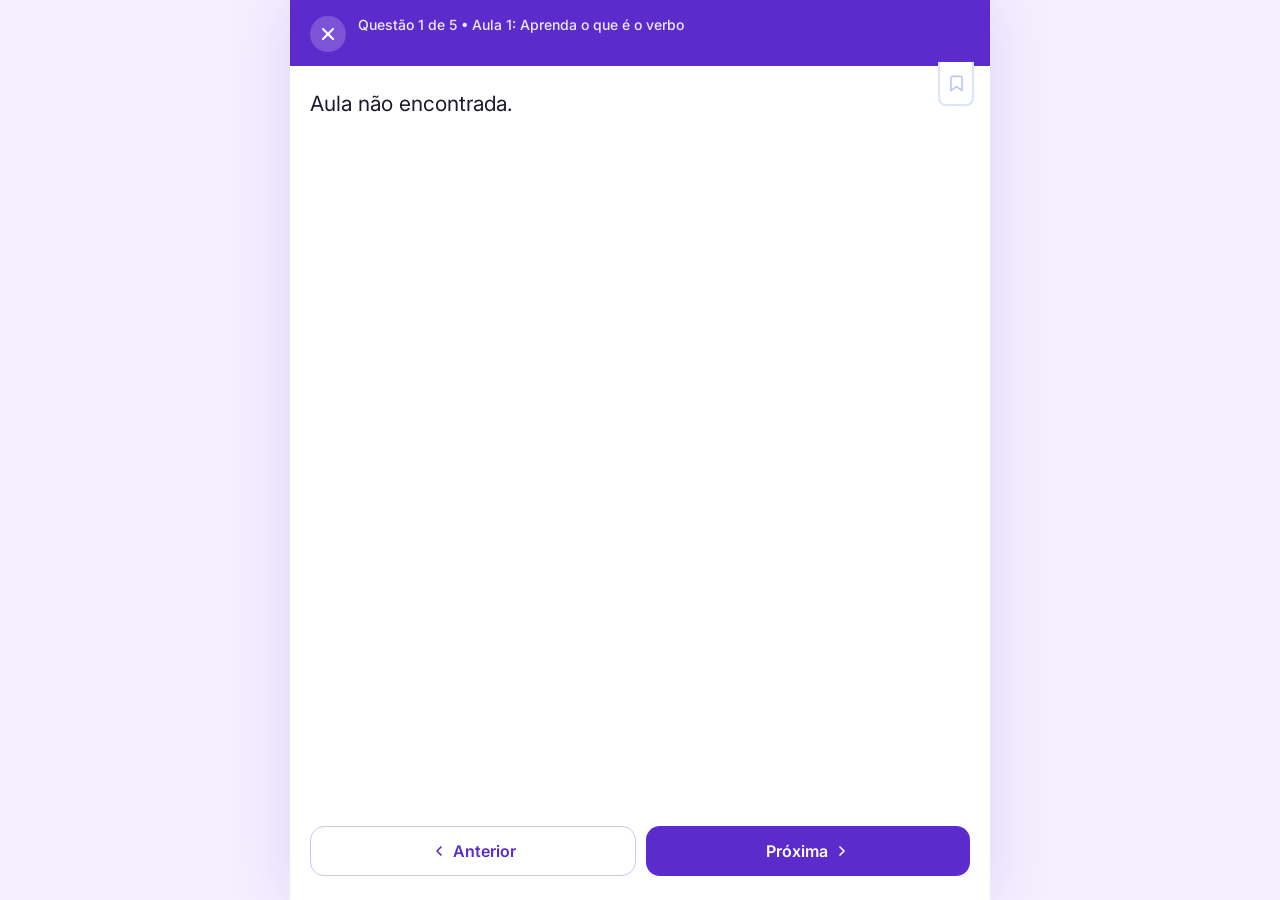
==== estudo.html @ 628c22bb "Atualização do projeto — 15/10/2026, 21:19:17" ====
<!DOCTYPE html>
<html lang="pt-BR">
<head>
<meta charset="UTF-8">
<meta name="viewport" content="width=device-width, initial-scale=1.0, viewport-fit=cover">
<title>Minhas Aulas</title>
<link href="https://fonts.googleapis.com/css2?family=Inter:wght@400;500;600;700&display=swap" rel="stylesheet">
<link rel="stylesheet" href="css/estudo.css">
<link rel="icon" href="data:image/svg+xml,%3Csvg%20xmlns%3D%22http%3A%2F%2Fwww.w3.org%2F2000%2Fsvg%22%20viewBox%3D%220%200%2024%2024%22%3E%3Crect%20width%3D%2224%22%20height%3D%2224%22%20rx%3D%226%22%20fill%3D%22%235B2BCB%22%2F%3E%3Cg%20fill%3D%22none%22%20stroke%3D%22%23fff%22%20stroke-width%3D%222.2%22%20stroke-linecap%3D%22round%22%20stroke-linejoin%3D%22round%22%3E%3Cpath%20d%3D%22M22%2010v6M2%2010l10-5%2010%205-10%205z%22%3E%3C%2Fpath%3E%3Cpath%20d%3D%22M6%2012v5c3%203%209%203%2012%200v-5%22%3E%3C%2Fpath%3E%3C%2Fg%3E%3C%2Fsvg%3E">
<link rel="apple-touch-icon" href="data:image/svg+xml,%3Csvg%20xmlns%3D%22http%3A%2F%2Fwww.w3.org%2F2000%2Fsvg%22%20viewBox%3D%220%200%2024%2024%22%3E%3Crect%20width%3D%2224%22%20height%3D%2224%22%20rx%3D%226%22%20fill%3D%22%235B2BCB%22%2F%3E%3Cg%20fill%3D%22none%22%20stroke%3D%22%23fff%22%20stroke-width%3D%222.2%22%20stroke-linecap%3D%22round%22%20stroke-linejoin%3D%22round%22%3E%3Cpath%20d%3D%22M22%2010v6M2%2010l10-5%2010%205-10%205z%22%3E%3C%2Fpath%3E%3Cpath%20d%3D%22M6%2012v5c3%203%209%203%2012%200v-5%22%3E%3C%2Fpath%3E%3C%2Fg%3E%3C%2Fsvg%3E">
<link rel="manifest" href="manifest.json">
<meta name="theme-color" content="#5B2BCB">
</head>
<body>

<div class="app-wrapper">

  <!-- HEADER -->
  <header class="estudo-header">
    <button class="btn-fechar" id="btnFechar" title="Sair">
      <svg viewBox="0 0 24 24" fill="none" stroke="currentColor" stroke-width="2.5" stroke-linecap="round" stroke-linejoin="round" width="20" height="20">
        <line x1="18" y1="6" x2="6" y2="18"></line>
        <line x1="6" y1="6" x2="18" y2="18"></line>
      </svg>
    </button>
    <div class="header-info">
      <span class="questao-info" id="questaoInfo">Questão 1 de 5 • Aula 1: Aprenda o que é o verbo</span>
      <div class="progress-segmentos" id="progressSegmentos"></div>
    </div>
    <button type="button" class="btn-marcar-cartao" id="btnMarcarCartao" title="Marcar para revisão">
      <svg viewBox="0 0 24 24" fill="none" stroke="currentColor" stroke-width="2" stroke-linecap="round" stroke-linejoin="round">
        <path d="M19 21l-7-5-7 5V5a2 2 0 0 1 2-2h10a2 2 0 0 1 2 2z"></path>
      </svg>
    </button>
  </header>

  <!-- QUESTÃO -->
  <div class="questao-wrap">
    <main class="questao-area" id="questaoArea">
      <h2 class="questao-titulo" id="questaoTitulo"></h2>
      <p class="questao-subtitulo" id="questaoSubtitulo"></p>
      <div class="opcoes" id="opcoes"></div>
    </main>
    <div class="scroll-fade" id="scrollFade"></div>
  </div>

  <!-- FEEDBACK -->
  <div class="feedback-bar" id="feedbackBar">
    <div class="feedback-icon" id="feedbackIcon"></div>
    <div class="feedback-texto" id="feedbackTexto"></div>
  </div>

  <!-- FOOTER -->
  <footer class="estudo-footer">
    <button class="btn-anterior" id="btnAnterior">
      <svg viewBox="0 0 24 24" fill="none" stroke="currentColor" stroke-width="2.5" stroke-linecap="round" stroke-linejoin="round" width="16" height="16"><polyline points="15 18 9 12 15 6"></polyline></svg>
      Anterior
    </button>
    <button class="btn-proxima" id="btnProxima">
      Próxima
      <svg viewBox="0 0 24 24" fill="none" stroke="currentColor" stroke-width="2.5" stroke-linecap="round" stroke-linejoin="round" width="16" height="16"><polyline points="9 18 15 12 9 6"></polyline></svg>
    </button>
  </footer>

</div>

<!-- MODAL LIÇÃO -->
<div class="licao-overlay" id="licaoOverlay">
  <div class="licao-card">
    <div class="licao-header">
      <h3 id="licaoHeader">📖 Lição</h3>
      <button class="licao-fechar" id="licaoFechar">✕</button>
    </div>
    <div class="licao-corpo" id="licaoCorpo"></div>
    <button class="licao-btn-fechar" id="licaoBtnFechar">Entendido</button>
  </div>
</div>

<!-- MODAL RESULTADO -->
<div class="resultado-overlay" id="resultadoOverlay">
  <div class="resultado-card">
    <div class="resultado-emoji" id="resultadoEmoji">🎉</div>
    <h2 class="resultado-titulo" id="resultadoTitulo">Aula concluída!</h2>
    <p class="resultado-desc" id="resultadoDesc"></p>
    <div class="resultado-estrelas" id="resultadoEstrelas"></div>
    <button class="resultado-btn-continuar" id="resultadoBtnContinuar">Voltar ao início</button>
  </div>
</div>

<script src="js/progresso.mjs"></script>
<script src="js/data/modulos.mjs"></script>
<script src="js/estudo.mjs"></script>
<script>
  if ('serviceWorker' in navigator && (location.protocol === 'https:' || location.hostname === 'localhost')) {
    window.addEventListener('load', () => navigator.serviceWorker.register('sw.js').catch(() => {}));
  }
</script>
</body>
</html>
---- css/estudo.css ----
/* Cor de marca em variáveis — o export injeta um :root{} novo no final do
   arquivo com a cor escolhida no Construtor de Aulas (ver js/export.js). */
:root {
  --cor-primaria: #5B2BCB;
  --cor-primaria-rgb: 91,43,203;
  --cor-primaria-escura: #4a22a8;
  --cor-gradiente-1: #8E5CF5;
  --cor-gradiente-2: #6D2EE8;
  --cor-clara: #f0eaff;
  --cor-borda-clara: #e9dffb;
  --cor-borda-media: #d4c4f0;
  --cor-hover-fundo: #faf7ff;
}

* {
  margin: 0;
  padding: 0;
  box-sizing: border-box;
  font-family: 'Inter', sans-serif;
}

body {
  background: #fff;
  min-height: 100vh;
}

.app-wrapper {
  max-width: 700px;
  width: 100%;
  margin: 0 auto;
  background: #ffffff;
  height: 100vh;   /* fallback para navegadores antigos */
  height: 100dvh;  /* viewport dinâmico */
  height: 100svh;  /* viewport "pequeno" garantido — evita que a barra de
                       gestos do sistema (comum no PWA instalado) corte o
                       rodapé com os botões Anterior/Próxima */
  display: flex;
  flex-direction: column;
  box-shadow: 0 0 60px rgba(91, 43, 203, 0.15);
  overflow: hidden;
}

/* HEADER */
.estudo-header {
  background: var(--cor-primaria);
  padding: 16px 20px 14px;
  display: flex;
  align-items: flex-start;
  gap: 12px;
  position: relative;
}

.btn-fechar {
  background: rgba(255,255,255,0.2);
  border: none;
  border-radius: 50%;
  width: 36px;
  height: 36px;
  display: flex;
  align-items: center;
  justify-content: center;
  cursor: pointer;
  color: white;
  flex-shrink: 0;
  transition: background 0.2s;
}
.btn-fechar:hover { background: rgba(255,255,255,0.3); }

.header-info {
  flex: 1;
  display: flex;
  flex-direction: column;
  gap: 8px;
}

.questao-info {
  color: rgba(255,255,255,0.9);
  font-size: 14px;
  font-weight: 500;
}

.progress-segmentos {
  display: flex;
  gap: 4px;
}

.seg {
  flex: 1;
  height: 5px;
  border-radius: 3px;
  background: rgba(255,255,255,0.3);
  transition: background 0.4s ease;
}

.seg.respondida { background: #fff; }
.seg.atual      { background: rgba(255,255,255,0.7); }

/* TAGS */
.tags-row {
  display: flex;
  gap: 8px;
  padding: 14px 20px 0;
}

.tag {
  display: inline-flex;
  align-items: center;
  gap: 5px;
  padding: 6px 12px;
  border-radius: 20px;
  font-size: 13px;
  font-weight: 600;
  cursor: pointer;
}

.tag-dificuldade {
  background: var(--cor-clara);
  color: var(--cor-primaria);
}

.tag-consultar {
  background: var(--cor-clara);
  color: var(--cor-primaria);
  transition: background 0.2s;
}
.tag-consultar:hover { background: var(--cor-borda-media); }

/* QUESTÃO */
.questao-wrap {
  position: relative;
  flex: 1;
  min-height: 0;
}

.questao-area {
  height: 100%;
  overflow-y: auto;
  padding: 24px 20px 12px;
}

.scroll-fade {
  position: absolute;
  bottom: 0;
  left: 0;
  right: 0;
  height: 64px;
  background: linear-gradient(to bottom, transparent, #ffffff);
  pointer-events: none;
  opacity: 1;
  transition: opacity 0.3s;
}

.scroll-fade.oculto {
  opacity: 0;
}

.questao-titulo {
  font-size: 21px;
  font-weight: 400;
  color: #1a1a2e;
  margin-bottom: 6px;
  line-height: 1.3;
}

.questao-subtitulo {
  font-size: 15px;
  color: #6b7280;
  margin-bottom: 24px;
}

/* TELA DE CHECAGEM — pergunta curta em negrito antes do título grande */
.checagem-pergunta {
  font-weight: 700;
  margin-bottom: 6px;
}

.checagem-titulo {
  margin-bottom: 24px;
}

/* Perguntas de "o verbo em destaque indica" — instrução menor,
   frase analisada maior (é o que realmente importa ler com atenção). */
.checagem-instrucao {
  font-size: 16px;
}

.checagem-frase {
  font-size: 19px;
  font-weight: 400;
  color: #1a1a2e;
}

.checagem-frase strong {
  font-weight: 700;
  color: #4A80F0;
}

/* TELA DE INTRODUÇÃO (Antes de começar) */
.intro-card { position: relative; }
.intro-label {
  display: block;
  font-size: 12px;
  font-weight: 700;
  text-transform: uppercase;
  letter-spacing: 0.08em;
  color: #4A80F0;
  margin-bottom: 8px;
}

.intro-titulo {
  font-size: 32px;
  font-weight: 400;
  color: #1a1a2e;
  line-height: 1.25;
  margin-bottom: 14px;
}

.intro-desc {
  font-size: 16px;
  color: #4b5563;
  line-height: 1.6;
  margin-bottom: 28px;
  text-align: justify;
}

.intro-info {
  background: #f5f8ff;
  border: 1.5px solid #d9e6fc;
  border-radius: 18px;
  padding: 22px 20px;
}

.intro-info-item {
  display: flex;
  align-items: flex-start;
  gap: 16px;
}

.intro-info-item + .intro-info-item {
  margin-top: 20px;
  padding-top: 20px;
  border-top: 1px solid #d9e6fc;
}

.intro-info-icone-wrap {
  width: 52px;
  height: 52px;
  border-radius: 50%;
  background: #eef2ff;
  display: flex;
  align-items: center;
  justify-content: center;
  flex-shrink: 0;
}

.intro-info-texto h3 {
  font-size: 16px;
  font-weight: 700;
  color: #4A80F0;
  margin-bottom: 6px;
}

.intro-info-texto p {
  font-size: 16px;
  color: #374151;
  line-height: 1.6;
  text-align: justify;
}

/* TELA DE DEFINIÇÃO */
.definicao-card {
  display: flex;
  flex-direction: column;
  align-items: center;
  gap: 24px;
  padding: 32px 20px;
  text-align: center;
  position: relative;
}

/* ETIQUETA "MARCAR PARA REVISÃO" — botão único e fixo no cabeçalho (não é
   mais recriado a cada tela, ver ligarBotaoMarcar/atualizarBotaoMarcar em
   estudo.mjs), preso no rodapé do próprio .estudo-header (position:absolute
   nele, que tem position:relative) — assim ele acompanha a altura real do
   cabeçalho (que varia com o tamanho do título da aula), em vez de um valor
   fixo em pixels que ficava errado quando o título quebrava em 2 linhas. */
.btn-marcar-cartao {
  position: absolute;
  bottom: -40px;
  right: 16px;
  width: 36px;
  height: 44px;
  padding: 0;
  background: #ffffff;
  border: 2px solid #dbe4fb;
  border-top: none;
  border-radius: 0 0 8px 8px;
  display: flex;
  align-items: center;
  justify-content: center;
  cursor: pointer;
  color: #b9c6f0;
  z-index: 15;
  transition: color 0.2s, transform 0.15s;
}

.btn-marcar-cartao:hover {
  color: #4A80F0;
  transform: translateY(1px);
}

.btn-marcar-cartao svg {
  width: 19px;
  height: 19px;
}

.btn-marcar-cartao.marcada {
  color: #4A80F0;
}

.btn-marcar-cartao.marcada svg {
  fill: #4A80F0;
}

.definicao-icone-wrap {
  width: 88px;
  height: 88px;
  background: #eef2ff;
  border-radius: 50%;
  display: flex;
  align-items: center;
  justify-content: center;
}

.definicao-texto {
  font-size: 16px;
  font-weight: 600;
  color: #1a1a2e;
  line-height: 1.6;
  max-width: 300px;
}

.destaque {
  color: #4A80F0;
  font-weight: 700;
}

/* TELA DE CONTEXTO */
.contexto-card {
  display: flex;
  flex-direction: column;
  gap: 20px;
  padding: 8px 4px;
  position: relative;
}

.contexto-icone-wrap {
  width: 80px;
  height: 80px;
  background: #eef2ff;
  border-radius: 50%;
  display: flex;
  align-items: center;
  justify-content: center;
  align-self: center;
}

.contexto-texto {
  font-size: 16px;
  font-weight: 500;
  color: #1a1a2e;
  line-height: 1.65;
  text-align: justify;
}

.contexto-texto strong { font-weight: 700; }

.contexto-nota {
  display: flex;
  align-items: flex-start;
  gap: 10px;
  background: #f1f5f9;
  border-radius: 12px;
  padding: 14px 16px;
}

.contexto-nota svg { flex-shrink: 0; margin-top: 1px; }

.contexto-nota span {
  font-size: 15px;
  color: #475569;
  line-height: 1.5;
  text-align: justify;
}

/* TELA DE EXEMPLO */
.exemplo-card {
  display: flex;
  flex-direction: column;
  gap: 20px;
  padding: 8px 4px;
  position: relative;
}

/* Filho de um flex column sem min-width:0 não deixa o overflow-x:auto (ver
   .frase-anotada-wrap) funcionar — o item cresce pra caber a frase inteira
   em vez de encolher e deixar rolar, empurrando a caixa pra fora da tela no
   celular. Aplica em .exemplo-card (telas de exemplo) e .opcoes (telas de
   checagem), pra cobrir qualquer frase, em qualquer tela, sem precisar
   lembrar disso de novo a cada caixa nova. */
.exemplo-card > *,
.opcoes > * {
  min-width: 0;
}

.exemplo-icone-wrap {
  width: 88px;
  height: 88px;
  background: #eef2ff;
  border-radius: 50%;
  display: flex;
  align-items: center;
  justify-content: center;
  align-self: center;
}

.exemplo-texto {
  font-size: 16px;
  color: #1a1a2e;
  line-height: 1.65;
  text-align: justify;
}

.exemplo-conclusao {
  font-size: 16px;
  color: #1a1a2e;
  line-height: 1.5;
  text-align: justify;
}

.exemplo-obs-box {
  display: flex;
  align-items: center;
  gap: 10px;
  background: #eef2ff;
  border-radius: 12px;
  padding: 12px 14px;
}

.exemplo-obs-icone {
  flex-shrink: 0;
  display: flex;
}

.exemplo-obs-texto {
  font-size: 14.5px;
  color: #1a1a2e;
  line-height: 1.4;
  text-align: left;
}

.exemplo-pontos {
  display: flex;
  flex-direction: column;
  gap: 14px;
}

.exemplo-ponto {
  display: flex;
  align-items: center;
  gap: 14px;
}

.exemplo-ponto-icone {
  width: 46px;
  height: 46px;
  border-radius: 50%;
  background: #eef2ff;
  display: flex;
  align-items: center;
  justify-content: center;
  flex-shrink: 0;
}

.exemplo-ponto-texto {
  font-size: 16px;
  color: #1a1a2e;
  line-height: 1.5;
  text-align: left;
}

.card-imagem {
  border-radius: 18px;
  overflow: hidden;
  border: 1px solid #ececf5;
  background: #fbfaff;
}

.card-imagem-img {
  display: block;
  width: 100%;
  max-height: 280px;
  object-fit: cover;
}

.card-imagem-corpo {
  padding: 14px 16px;
}

.card-imagem-titulo {
  font-size: 17px;
  color: #1a1a2e;
  line-height: 1.4;
  text-align: left;
}

.card-imagem-subtitulo {
  font-size: 14px;
  color: #64748b;
  line-height: 1.4;
  text-align: left;
  margin-top: 2px;
}

.card-imagem-texto {
  font-size: 15px;
  color: #1a1a2e;
  line-height: 1.55;
  text-align: left;
  margin-top: 8px;
}

.card-imagem-titulo:first-child,
.card-imagem-subtitulo:first-child,
.card-imagem-texto:first-child {
  margin-top: 0;
}

.card-audio {
  border-radius: 18px;
  overflow: hidden;
  border: 1px solid #ececf5;
  background: #fbfaff;
  padding: 14px 16px;
  display: flex;
  flex-direction: column;
  gap: 10px;
}

.card-audio-player {
  display: block;
  width: 100%;
}

.card-audio-titulo {
  font-size: 17px;
  color: #1a1a2e;
  line-height: 1.4;
  text-align: left;
}

.card-audio-subtitulo {
  font-size: 14px;
  color: #64748b;
  line-height: 1.4;
  text-align: left;
  margin-top: 2px;
}

.card-audio-texto {
  font-size: 15px;
  color: #1a1a2e;
  line-height: 1.55;
  text-align: left;
}

.gravacao-aluno-wrap {
  display: flex;
  flex-direction: column;
  gap: 8px;
}

.gravacao-aluno-controles {
  display: flex;
  align-items: center;
  gap: 10px;
  flex-wrap: wrap;
}

.btn-gravar-audio-aluno {
  display: flex;
  align-items: center;
  gap: 6px;
  padding: 10px 16px;
  background: var(--cor-primaria);
  border: none;
  border-radius: 12px;
  color: white;
  font-weight: 600;
  font-size: 14px;
  cursor: pointer;
  transition: background 0.2s;
}
.btn-gravar-audio-aluno:hover { background: var(--cor-primaria-escura); }
.btn-gravar-audio-aluno.gravando { background: #dc2626; }
.btn-gravar-audio-aluno.gravando:hover { background: #b91c1c; }

.gravacao-aluno-status {
  font-size: 13px;
  color: #dc2626;
  font-weight: 600;
}

.gravacao-aluno-preview audio {
  display: block;
  width: 100%;
}

.flashcard-wrap {
  display: flex;
  flex-direction: column;
  align-items: center;
  gap: 10px;
  margin-top: 6px;
}

.flashcard {
  width: 100%;
  max-width: 380px;
  min-height: 180px;
  perspective: 1200px;
  cursor: pointer;
}

.flashcard-inner {
  position: relative;
  width: 100%;
  height: 100%;
  min-height: 180px;
  transition: transform .5s cubic-bezier(.4, .2, .2, 1);
  transform-style: preserve-3d;
}

.flashcard.virado .flashcard-inner {
  transform: rotateY(180deg);
}

.flashcard-face {
  position: absolute;
  inset: 0;
  backface-visibility: hidden;
  border-radius: 18px;
  border: 1px solid #ececf5;
  background: #fbfaff;
  display: flex;
  align-items: center;
  justify-content: center;
  padding: 20px;
}

.flashcard-verso {
  transform: rotateY(180deg);
  background: #eef2ff;
}

.flashcard-texto {
  font-size: 16px;
  color: #1a1a2e;
  line-height: 1.5;
  text-align: center;
}

.flashcard-dica {
  font-size: 12.5px;
  color: #9ca3af;
  text-align: center;
}

/* TELA DE "PASSO" (numerado) — Como encontrar o sujeito, etc. */
.passo-linha {
  display: flex;
  align-items: center;
  gap: 14px;
}

.passo-numero {
  width: 40px;
  height: 40px;
  border-radius: 50%;
  background: #eef2ff;
  color: #4A80F0;
  font-weight: 700;
  font-size: 16px;
  display: flex;
  align-items: center;
  justify-content: center;
  flex-shrink: 0;
}

.passo-instrucao {
  font-size: 16px;
  color: #1a1a2e;
  line-height: 1.5;
  text-align: left;
}

.passo-caixa {
  background: #f5f7ff;
  border-radius: 16px;
  padding: 16px;
}

.point-label-titulo {
  font-size: 16px;
  color: #1a1a2e;
  margin: 14px 0 4px;
}

.point-label-subtitulo {
  font-size: 13px;
  color: #6E6A7A;
  margin: 0 0 10px;
}

.destaque-azul {
  color: #3B82F6;
}

/* Trecho de um texto da tela sincronizado com o áudio (ver montarSincroniaAudio em
   js/conteudo.js) — fica destacado só enquanto o áudio passa pelo intervalo de tempo
   marcado, ver trocarAudioDaTela em vendor/estudo/js/estudo.mjs. */
.tela-sincronia-frase { transition: background-color .2s ease, color .2s ease; border-radius: 4px; }
.tela-sincronia-frase.ativa { background: var(--cor-clara); color: var(--cor-primaria); font-weight: 700; box-shadow: 0 0 0 4px var(--cor-clara); }

.passo-caixa-cabecalho {
  display: flex;
  align-items: center;
  gap: 12px;
}

.passo-caixa-icone {
  width: 40px;
  height: 40px;
  border-radius: 50%;
  background: #e6ebff;
  display: flex;
  align-items: center;
  justify-content: center;
  flex-shrink: 0;
}

.passo-caixa-inline {
  font-size: 15px;
  color: #1a1a2e;
  line-height: 1.5;
  text-align: left;
}

.passo-caixa-corpo {
  display: flex;
  flex-direction: column;
  gap: 2px;
}

.passo-caixa-titulo {
  font-size: 14px;
  font-weight: 700;
  color: #1a1a2e;
}

.passo-caixa-texto {
  font-size: 15px;
  color: #1a1a2e;
  line-height: 1.4;
}

/* Citação de exemplo em itálico (ex: "→ João comprou um livro.") — um
   pouco menor que o texto normal da caixa, que fica largo/pesado nesse uso. */
.passo-caixa-texto em {
  font-size: 13px;
}

.passo-caixa-divisor {
  height: 1px;
  background: #dde3f5;
  margin: 12px 0;
}

.passo-caixa-perguntas {
  display: flex;
  flex-direction: column;
  gap: 8px;
}

/* Checklist de perguntas sim/não dentro de um passo de exemplo (ex: "o
   verbo destacado é haver? é fazer? é fenômeno da natureza?"). */
.simnao-wrap {
  display: flex;
  flex-direction: column;
  gap: 14px;
}

.simnao-item {
  display: flex;
  align-items: center;
  justify-content: space-between;
  gap: 10px;
}

.simnao-texto {
  font-size: 14px;
  color: #1a1a2e;
  line-height: 1.4;
  flex: 1;
}

.simnao-botoes {
  display: flex;
  gap: 6px;
  flex-shrink: 0;
}

.simnao-btn {
  padding: 6px 14px;
  border: 2px solid var(--cor-borda-clara);
  border-radius: 10px;
  background: #ffffff;
  font-size: 13px;
  font-weight: 700;
  color: #1a1a2e;
  cursor: pointer;
  transition: border-color 0.15s, background 0.15s, color 0.15s;
}

.simnao-btn:hover:not(:disabled):not(.correta) {
  border-color: var(--cor-primaria);
  background: var(--cor-hover-fundo);
  color: var(--cor-primaria);
}

.simnao-btn.correta {
  border-color: #16a34a;
  background: #f0fdf4;
  color: #16a34a;
}

.simnao-btn.errada {
  border-color: #dc2626;
  background: #fef2f2;
  color: #dc2626;
}

.simnao-btn:disabled:not(.correta) {
  opacity: 0.55;
  cursor: default;
}

.passo-caixa-seta {
  font-size: 15px;
  color: #1a1a2e;
  line-height: 1.4;
  text-align: left;
}

/* Linha de exemplo dentro das perguntas, sem a seta "→" — só indentada
   pra se alinhar com o texto das linhas com seta acima/abaixo dela. */
.passo-caixa-nota-indent {
  font-size: 15px;
  color: #1a1a2e;
  line-height: 1.4;
  text-align: left;
  padding-left: 20px;
}

.passo-nota {
  font-size: 16px;
  color: #1a1a2e;
  line-height: 1.5;
  text-align: left;
  margin: 6px 0 0 54px;
}

.passo-caixa-resposta {
  font-size: 15px;
  color: #1a1a2e;
  text-align: left;
}

.passo-caixa-resposta strong {
  color: #4A80F0;
}

/* TELA DE INFINITIVO */
.infinitivo-card {
  display: flex;
  flex-direction: column;
  align-items: center;
  gap: 18px;
  text-align: center;
}

.infinitivo-icone-wrap {
  width: 90px;
  height: 90px;
  border-radius: 50%;
  background: #eff6ff;
  display: flex;
  align-items: center;
  justify-content: center;
  flex-shrink: 0;
}

.infinitivo-icone-simbolo {
  font-size: 44px;
  font-weight: 700;
  color: #2563eb;
  line-height: 1;
  font-family: Arial, sans-serif;
}

.infinitivo-descricao {
  font-size: 19px;
  font-weight: 700;
  color: #1a1a2e;
  line-height: 1.5;
  text-align: justify;
}

.infinitivo-nota {
  font-size: 16px;
  color: #374151;
  line-height: 1.5;
  text-align: justify;
}

.infinitivo-conj-titulo {
  font-size: 17px;
  font-weight: 700;
  color: #1a1a2e;
  text-align: center;
  margin-top: 4px;
}

.infinitivo-conjs {
  display: flex;
  flex-direction: column;
  gap: 10px;
  width: 100%;
}

.infinitivo-conj-card {
  display: flex;
  flex-direction: column;
  align-items: center;
  gap: 4px;
  background: #ffffff;
  border: 1.5px solid #e2e8f0;
  border-radius: 14px;
  padding: 14px 16px;
}

.infinitivo-conj-sufixo {
  font-size: 27px;
  font-weight: 700;
  color: #2563eb;
}

.infinitivo-conj-label {
  font-size: 14px;
  color: #64748b;
}

.infinitivo-extra {
  font-size: 16px;
  font-weight: 600;
  color: #1a1a2e;
  line-height: 1.6;
  text-align: justify;
  background: #eff6ff;
  border-left: 3px solid #2563eb;
  border-radius: 10px;
  padding: 12px 14px;
}

/* TELA DE RESUMO */
.resumo-card {
  display: flex;
  flex-direction: column;
  gap: 10px;
  position: relative;
}

.resumo-titulo {
  font-size: 18px;
  color: #1a1a2e;
  margin-bottom: 4px;
}

.resumo-item {
  display: flex;
  align-items: center;
  gap: 14px;
  background: #fafafa;
  border: 1px solid var(--cor-clara);
  border-radius: 14px;
  padding: 12px 14px;
}

.resumo-icone {
  width: 46px;
  height: 46px;
  border-radius: 50%;
  display: flex;
  align-items: center;
  justify-content: center;
  flex-shrink: 0;
}

.resumo-item-info {
  display: flex;
  flex-direction: column;
  gap: 2px;
}

.resumo-item-titulo {
  font-size: 16px;
}

.resumo-item-exemplos {
  font-size: 14px;
  color: #64748b;
}

/* TELA DE LISTA — mesmo cartão do resumo, mas cada item é uma linha só (ícone +
   texto, sem título/exemplos separados) e uma descrição livre depois da lista. */
.lista-item-texto {
  font-size: 16px;
  color: #1a1a2e;
}

.lista-descricao {
  font-size: 16px;
  color: #4b5563;
  line-height: 1.6;
  text-align: justify;
}

.lista-icone-topo {
  width: 72px;
  height: 72px;
  border-radius: 50%;
  display: flex;
  align-items: center;
  justify-content: center;
  margin: 0 auto;
}

/* TELA DE TIMELINE — linha do tempo com pontos clicáveis; a linha em si é um
   pseudo-elemento atrás dos pontos (mesmo truque do path-line do Início). */
.tl-trilha {
  display: flex; justify-content: center; gap: 6px; position: relative; padding: 18px 4px 8px;
  overflow-x: auto; -webkit-overflow-scrolling: touch;
}
.tl-trilha::before {
  content: ''; position: absolute; top: 44px; left: 8px; right: 8px; height: 2px;
  background: var(--cor-borda-clara);
}
.tl-ponto {
  display: flex; flex-direction: column; align-items: center; gap: 5px; position: relative;
  flex-shrink: 0; width: 76px; background: none; border: none; cursor: pointer;
  font-family: inherit; padding: 0 2px;
}
/* Largura fixa por ponto (acima) garante distância constante entre eles, não
   importa quantos existam nem o tamanho do texto — sem precisar recalcular
   nada em JS. O "ano" nunca quebra linha (só trunca) pra não empurrar o ponto
   pra baixo e desalinhar da linha; o "rótulo" fica abaixo do ponto, então
   pode quebrar em várias linhas à vontade sem afetar esse alinhamento. */
.tl-ano {
  font-size: 12px; font-weight: 700; color: #9ca3af;
  max-width: 100%; overflow: hidden; text-overflow: ellipsis; white-space: nowrap;
  transition: color .15s;
}
.tl-ponto.ativo .tl-ano { color: var(--tl-cor, var(--cor-primaria)); }
.tl-dot {
  width: 14px; height: 14px; border-radius: 50%; background: #fff;
  border: 3px solid var(--tl-cor, var(--cor-borda-media)); opacity: .45;
  z-index: 1; transition: all .15s; flex-shrink: 0;
}
.tl-ponto.ativo .tl-dot { background: var(--tl-cor, var(--cor-primaria)); opacity: 1; width: 18px; height: 18px; }
.tl-rotulo { font-size: 11px; color: #6b7280; text-align: center; line-height: 1.3; max-width: 100%; overflow-wrap: break-word; word-break: break-word; }
.tl-ponto.ativo .tl-rotulo { color: #1a1a2e; font-weight: 700; }

.tl-detalhe { background: #f5f8ff; border: 1.5px solid #d9e6fc; border-radius: 16px; padding: 20px; margin-top: 6px; }
.tl-detalhe-icone {
  width: 44px; height: 44px; border-radius: 50%; background: var(--tl-cor, var(--cor-primaria));
  display: flex; align-items: center; justify-content: center; margin-bottom: 12px;
}
.tl-detalhe-titulo { font-size: 17px; font-weight: 700; color: #1a1a2e; }
.tl-detalhe-ano { font-size: 13px; color: #6b7280; margin-top: 2px; }
.tl-detalhe-desc { font-size: 15px; color: #374151; margin-top: 12px; line-height: 1.6; text-align: justify; }
.tl-carac { margin-top: 14px; padding-top: 14px; border-top: 1px solid #d9e6fc; }
.tl-carac-titulo { font-size: 12px; font-weight: 800; text-transform: uppercase; letter-spacing: .04em; color: var(--tl-cor, #7c5cd6); margin-bottom: 10px; }
.tl-carac-item { display: flex; align-items: flex-start; gap: 8px; font-size: 14px; color: #374151; margin-top: 8px; }
.tl-carac-check {
  width: 18px; height: 18px; border-radius: 50%; background: #16A34A;
  display: flex; align-items: center; justify-content: center; flex-shrink: 0; margin-top: 1px;
}

/* ÁUDIO DA TELA — narração opcional disponível em qualquer tipo de tela (ver
   montarAudioTelaHtml/trocarAudioDaTela em estudo.mjs). Toca sozinha assim que a tela é
   mostrada (autoplay é permitido porque a troca de tela sempre parte de um clique da
   aluna) — exceto nas telas de Matemática, onde começa junto com "Iniciar animação". */
.tela-audio-bar {
  display: flex; align-items: center; gap: 12px; background: var(--cor-clara); border-radius: 999px;
  padding: 8px 16px 8px 8px; margin-bottom: 16px;
}
.tela-audio-btn {
  flex-shrink: 0; width: 42px; height: 42px; border-radius: 50%; border: none; cursor: pointer;
  background: var(--cor-primaria); display: flex; align-items: center; justify-content: center;
  transition: background 0.2s;
}
.tela-audio-btn:hover { background: var(--cor-primaria-escura); }
.tela-audio-onda { flex: 1; display: flex; align-items: center; gap: 2px; height: 26px; cursor: pointer; min-width: 0; }
.tela-audio-barra { flex-shrink: 0; width: 3px; border-radius: 2px; background: var(--cor-borda-media); transition: background .1s; }
.tela-audio-barra.tocada { background: var(--cor-primaria); }
.tela-audio-tempo { flex-shrink: 0; font-size: 12px; font-weight: 600; color: #6b7280; white-space: nowrap; }


/* TELA DE RETA NUMÉRICA — JOGO DE SINAIS: a aluna digita ponto inicial e movimento (os
   dois campos abaixo), a reta horizontal tem pontos igualmente espaçados (0 sempre no
   centro), um marcador percorre a reta casa por casa ao clicar em "Iniciar animação", e a
   explicação (gerada a partir dos dois números) só aparece depois que a animação termina
   — ver mostrarJogoSinais em estudo.mjs. */
.jg-campos { display: flex; gap: 12px; margin-bottom: 18px; }
.jg-campo { flex: 1; display: flex; flex-direction: column; gap: 6px; }
.jg-campo label { font-size: 12.5px; font-weight: 700; color: #6b7280; }
.jg-campo input {
  width: 100%; border: 1.5px solid var(--cor-borda-clara); border-radius: 12px;
  padding: 10px 12px; font-family: inherit; font-size: 16px; font-weight: 700;
  color: #1a1a2e; background: #fff; text-align: center; transition: border-color .15s;
}
.jg-campo input:focus { outline: none; border-color: var(--cor-primaria); }
.jg-campo input:disabled { background: #f5f4fa; color: #9ca3af; }
.jg-expressao { font-size: 24px; font-weight: 800; color: #1a1a2e; text-align: center; margin: 4px 0 26px; letter-spacing: .02em; transition: color .3s ease, transform .3s ease; }
.jg-reta-wrap { overflow-x: auto; -webkit-overflow-scrolling: touch; padding: 8px 0 0; }
.jg-reta { position: relative; height: 88px; min-width: 100%; margin: 0 18px; }
.jg-linha { position: absolute; top: 15px; left: 0; right: 0; height: 3px; background: var(--cor-borda-clara); border-radius: 2px; }
.jg-trajetoria {
  position: absolute; top: 11px; height: 11px; background: rgba(37,99,235,0.18); border-radius: 6px;
  transition: left .5s ease, width .5s ease;
}
.jg-trajetoria::after {
  content: ''; position: absolute; top: 50%; width: 0; height: 0; transform: translateY(-50%);
  border-top: 7px solid transparent; border-bottom: 7px solid transparent;
}
.jg-trajetoria.jg-dir-direita::after  { right: -1px; border-left: 10px solid #2563EB; }
.jg-trajetoria.jg-dir-esquerda::after { left: -1px;  border-right: 10px solid #2563EB; }
/* Número fica bem abaixo da marca/linha (gap grande), pra reta e marcador ficarem limpos,
   sem número nenhum colado neles — só a marquinha (tick) cruza a linha. */
.jg-ponto { position: absolute; top: 3px; transform: translateX(-50%); display: flex; flex-direction: column; align-items: center; gap: 18px; }
.jg-ponto-tick { width: 2px; height: 22px; background: var(--cor-borda-media); border-radius: 1px; }
.jg-zero .jg-ponto-tick { background: var(--cor-primaria); width: 3px; }
.jg-ponto-num { font-size: 13px; color: #9ca3af; font-weight: 600; }
.jg-zero .jg-ponto-num { color: var(--cor-primaria); font-weight: 800; }
.jg-marcador { position: absolute; top: 3px; transform: translateX(-50%); z-index: 2; transition: left .5s ease; }
.jg-marcador-dot {
  display: block; width: 22px; height: 22px; border-radius: 50%; background: #2563EB;
  border: 3px solid #fff; box-shadow: 0 2px 6px rgba(37,99,235,0.55);
}
.jg-rotulo {
  position: absolute; top: 68px; transform: translateX(-50%); font-size: 11px; font-weight: 800;
  letter-spacing: .05em; text-transform: uppercase; white-space: nowrap; transition: left .5s ease;
}
.jg-rotulo-inicio { color: #6b7280; }
.jg-rotulo-fim { color: #2563EB; }
.jg-btn-animar {
  display: flex; align-items: center; justify-content: center; gap: 6px; width: 100%;
  margin-top: 20px; padding: 12px 16px; background: var(--cor-primaria); border: none;
  border-radius: 12px; color: #fff; font-weight: 700; font-size: 14.5px; cursor: pointer;
  transition: background 0.2s;
}
.jg-btn-animar:hover:not(:disabled) { background: var(--cor-primaria-escura); }
.jg-btn-animar:disabled { opacity: 0.7; cursor: default; }
.jg-explicacao {
  background: #f5f8ff; border: 1.5px solid #d9e6fc; border-radius: 16px; padding: 18px 20px; margin-top: 16px;
}
.jg-explicacao-linha { font-size: 15px; color: #374151; line-height: 1.6; }
.jg-explicacao-linha + .jg-explicacao-linha { margin-top: 6px; }

/* TELA DE AGRUPAMENTO — MULTIPLICAÇÃO: a aluna digita quantos grupos e quantos elementos
   por grupo (1 a 5 cada — mesmos campos/expressão/botão/explicação da Reta Numérica, ver
   .jg-campos/.jg-campo/.jg-expressao/.jg-btn-animar/.jg-explicacao* acima). Ao clicar em
   "Iniciar animação", cada grupo é destacado e seus elementos aparecem um por vez, depois
   a soma repetida e por fim a multiplicação — ver mostrarAgrupamento em estudo.mjs. */
.ag-grupos { display: flex; flex-direction: column; gap: 12px; margin-top: 4px; }
.ag-grupo {
  border: 1.5px solid var(--cor-borda-clara); border-radius: 14px; padding: 14px 16px;
  transition: border-color .25s ease, background .25s ease, box-shadow .25s ease;
}
.ag-grupo.ativo { border-color: var(--cor-primaria); background: var(--cor-clara); box-shadow: 0 0 0 3px rgba(91,43,203,0.12); }
.ag-grupos.ag-grupos-destaque .ag-grupo { border-color: #16A34A; background: #f0fdf4; }
.ag-grupo-cabecalho { display: flex; align-items: center; justify-content: space-between; gap: 10px; margin-bottom: 10px; }
.ag-grupo-titulo { font-size: 14.5px; font-weight: 700; color: #1a1a2e; }
.ag-grupo-qtd {
  font-size: 12px; font-weight: 800; color: #fff; background: var(--cor-primaria); border-radius: 999px;
  padding: 2px 10px; opacity: 0; transform: scale(.6); transition: opacity .25s ease, transform .25s ease;
}
.ag-grupo-qtd.visivel { opacity: 1; transform: scale(1); }
.ag-grupo-elementos { display: flex; flex-wrap: wrap; gap: 8px; }
.ag-elemento {
  width: 20px; height: 20px; border-radius: 50%; background: var(--cor-primaria); flex-shrink: 0;
  opacity: 0; transform: scale(0); transition: opacity .25s ease, transform .25s cubic-bezier(.34,1.56,.64,1);
}
.ag-elemento.visivel { opacity: 1; transform: scale(1); }
.ag-soma { font-size: 17px; font-weight: 700; color: #1a1a2e; text-align: center; margin-top: 18px; }
.jg-expressao.ag-expressao-destaque { color: var(--cor-primaria); transform: scale(1.08); }

/* TELA DE DISTRIBUIÇÃO — DIVISÃO: a aluna digita quantos elementos e entre quantos grupos
   (mesmos campos/expressão/botão/explicação/grupos das outras telas de Matemática, ver
   .jg-campos/.jg-expressao/.jg-btn-animar/.jg-explicacao*/.ag-grupos acima). Se a divisão
   não for exata, mostra .dv-aviso em vez dos grupos. Ao animar, todos os elementos
   aparecem juntos no "pool" (.dv-pool) e são distribuídos um a um, ciclicamente, entre os
   grupos — ver mostrarDistribuicao em estudo.mjs. */
.dv-aviso {
  background: #fefce8; border: 1.5px solid #fde68a; border-radius: 14px; padding: 14px 16px;
  font-size: 14.5px; font-weight: 600; color: #1a1a2e; line-height: 1.5; margin: 4px 0 4px;
}
.dv-pool {
  display: flex; flex-wrap: wrap; gap: 8px; padding: 14px 16px; margin-bottom: 14px;
  border: 1.5px dashed var(--cor-borda-media); border-radius: 14px;
}
.ag-elemento.dv-elemento-pool { background: #9ca3af; }

/* MAPA MENTAL — conceito central + tópicos conectados por setas (SVG recalculado ao
   redimensionar, nunca uma imagem estática — ver desenharSetasMapaMental em estudo.mjs).
   Mobile-first: por padrão os tópicos empilham numa lista vertical sem setas; a partir de
   640px (onde o app-wrapper de 700px já tem espaço de sobra) os tópicos viram um círculo ao
   redor do conceito central, com ângulos igualmente espaçados calculados em JS (ver
   posicionarTopicosMapaMental) — fica equilibrado não importa quantos tópicos existam (1 a
   8), sem os espaços vazios de um grid fixo quando há poucos. */
.mm-mapa { position: relative; display: flex; flex-direction: column; gap: 14px; margin-top: 10px; }
.mm-setas { display: none; position: absolute; inset: 0; pointer-events: none; z-index: 1; stroke-width: 2.2; fill: none; }
.mm-seta { opacity: 0.8; transition: opacity .25s ease, stroke-width .25s ease; }
.mm-seta.ativa { opacity: 1; stroke-width: 3.2; }

.mm-conceito {
  display: flex; flex-direction: column; align-items: center; justify-content: center; gap: 8px;
  text-align: center; background: #F1EBFF; border: 1.5px solid #5724D6;
  border-radius: 18px; padding: 18px 16px;
  position: relative; z-index: 2;
}
.mm-conceito-icone {
  width: 44px; height: 44px; border-radius: 50%; background: #5724D6; flex-shrink: 0;
  display: flex; align-items: center; justify-content: center;
}
.mm-conceito-icone svg * { stroke: #fff !important; fill: #fff !important; }
.mm-conceito-texto { font-size: 16px; font-weight: 700; color: #202033; line-height: 1.3; }

.mm-topico {
  background: var(--mm-cor, #F1EBFF); border-radius: 16px; padding: 12px 14px;
  display: flex; flex-direction: column; gap: 8px; position: relative; z-index: 2;
  border: 1.5px solid transparent; box-shadow: 0 2px 8px rgba(0,0,0,0.04);
  transition: border-color .25s ease, transform .25s ease, box-shadow .25s ease, opacity .25s ease;
}
.mm-topico-cabecalho { display: flex; align-items: center; gap: 8px; }
.mm-topico-icone {
  width: 28px; height: 28px; border-radius: 50%; background: rgba(255,255,255,0.7); flex-shrink: 0;
  display: flex; align-items: center; justify-content: center;
}
.mm-topico-icone svg { width: 17px; height: 17px; }
.mm-topico-icone svg * { stroke: #5724D6 !important; }
.mm-topico-titulo { font-size: 13.5px; font-weight: 700; color: #202033; line-height: 1.25; }
.mm-topico-paragrafo { font-size: 12.5px; color: #4b4b5a; line-height: 1.5; text-align: left; margin: 0; }
.mm-topico-lista { list-style: none; padding: 0; margin: 0; text-align: left; }
.mm-topico-lista li {
  position: relative; padding-left: 13px; font-size: 12.5px; color: #4b4b5a; line-height: 1.5;
}
.mm-topico-lista li + li { margin-top: 2px; }
.mm-topico-lista li::before { content: '•'; position: absolute; left: 0; font-weight: 800; color: #5724D6; }

/* Destaque sincronizado com o áudio (opcional, marcado no Construtor) — só acende quando a
   professora marcou início/fim daquele tópico; os demais escurecem um pouco pra guiar o
   olhar, só enquanto algum estiver ativo. */
.mm-topico.ativa { border-color: rgba(0,0,0,0.18); transform: scale(1.03); box-shadow: 0 6px 18px rgba(0,0,0,0.12); }
.mm-mapa.mm-tem-ativo .mm-topico:not(.ativa) { opacity: 0.55; }

@media (min-width: 640px) {
  .mm-mapa { display: block; min-height: 620px; padding: 24px 0; }
  .mm-setas { display: block; }
  .mm-conceito {
    position: absolute; top: 50%; left: 50%; transform: translate(-50%, -50%);
    width: 160px; height: 160px; border-radius: 0;
    clip-path: polygon(22% 4%, 78% 4%, 98% 50%, 78% 96%, 22% 96%, 2% 50%);
    padding: 16px 30px;
  }
  .mm-topico {
    position: absolute; top: 0; left: 0; transform: translate(-50%, -50%);
    width: 190px;
  }
  .mm-topico.ativa { transform: translate(-50%, -50%) scale(1.04); }
}

/* TABELA GUIADA POR ANIMAÇÃO — cartão explicativo fixo no topo + tabela fixa embaixo; ao
   navegar entre itens (Anterior/Próximo "tomam conta" da navegação primeiro — ver
   navInterceptorAnterior/navInterceptorProximo em estudo.mjs), um "chip" com o ícone do item
   (.ta-viajante) viaja numa curva do cartão até a célula de destino, que só ganha o contorno
   roxo luminoso quando o chip "pousa" nela (ver lancarConteudoTabelaAnimada em estudo.mjs) —
   não é uma seta se desenhando, é o próprio conteúdo sendo conduzido. A tabela rola na
   horizontal sozinha quando não cabe (overflow-x), inclusive no celular. */
.ta-tela { position: relative; margin-top: 10px; }
.ta-cartao { position: relative; z-index: 2; background: #F1EBFF; border-radius: 18px; padding: 16px 18px; margin-bottom: 18px; }
.ta-cartao-contagem { font-size: 11.5px; font-weight: 800; letter-spacing: .03em; text-transform: uppercase; color: #5724D6; }
.ta-cartao-cabecalho { display: flex; align-items: center; gap: 10px; margin-top: 6px; }
.ta-cartao-icone {
  width: 34px; height: 34px; border-radius: 50%; background: #5724D6; flex-shrink: 0;
  display: flex; align-items: center; justify-content: center;
}
.ta-cartao-icone svg * { stroke: #fff !important; fill: #fff !important; }
.ta-cartao-titulo { font-size: 16px; font-weight: 700; color: #202033; }
.ta-cartao-texto { font-size: 13.5px; color: #4b4b5a; line-height: 1.5; margin: 8px 0 0; }

.ta-tabela-scroll {
  overflow-x: auto; border-radius: 14px; border: 1px solid var(--cor-borda-clara, #e9dffb);
  position: relative; z-index: 2; -webkit-overflow-scrolling: touch;
}
.ta-tabela { width: 100%; border-collapse: collapse; font-size: 12.5px; }
.ta-tabela th, .ta-tabela td {
  border: 1px solid var(--cor-borda-clara, #e9dffb); padding: 10px 12px; text-align: left;
  white-space: pre-line; min-width: 110px;
  transition: border-color .3s ease, background .3s ease, box-shadow .3s ease;
}
.ta-tabela th { background: var(--cor-clara, #f0eaff); font-weight: 700; color: #202033; }
.ta-tabela td { background: #fff; color: #4b4b5a; }
.ta-celula-ativa {
  border-color: var(--cor-primaria, #5724D6) !important; background: var(--cor-clara, #f0eaff) !important;
  box-shadow: 0 0 0 3px rgba(87,36,214,0.18); font-weight: 600; color: #202033 !important;
}

.ta-viajante {
  position: absolute; top: 0; left: 0; z-index: 4; pointer-events: none; opacity: 0;
  box-sizing: border-box; display: flex; align-items: center; overflow: hidden;
  border: 1px solid var(--cor-primaria, #5724D6); border-radius: 4px; padding: 10px 12px;
  background: var(--cor-clara, #f0eaff); font-size: 12.5px; font-weight: 600; color: #202033;
  white-space: pre-line; box-shadow: 0 6px 16px rgba(87,36,214,0.25);
}

/* TELA DE IDENTIFICAÇÃO */
.idf-card {
  display: flex;
  flex-direction: column;
  gap: 16px;
}

.idf-header {
  display: flex;
  align-items: flex-start;
  gap: 12px;
}

.idf-icone-wrap {
  width: 52px;
  height: 52px;
  border-radius: 14px;
  background: #eff6ff;
  display: flex;
  align-items: center;
  justify-content: center;
  flex-shrink: 0;
}

.idf-titulo {
  font-size: 19px;
  font-weight: 700;
  color: #1a1a2e;
  line-height: 1.4;
  padding-top: 4px;
}

.idf-intro {
  font-size: 16px;
  color: #374151;
  line-height: 1.5;
  text-align: justify;
}

.idf-exemplos {
  display: flex;
  flex-direction: column;
  gap: 10px;
}

.idf-exemplo-card {
  display: flex;
  flex-direction: column;
  align-items: center;
  gap: 3px;
  background: #ffffff;
  border: 1.5px solid #e2e8f0;
  border-radius: 14px;
  padding: 12px 16px;
}

.idf-palavra {
  font-size: 18px;
  font-weight: 700;
  color: #2563eb;
}

.idf-linha {
  font-size: 14px;
  color: #64748b;
}

.idf-rodape {
  font-size: 16px;
  color: #374151;
  line-height: 1.6;
  text-align: justify;
}

/* TELA DE SENTIDO */
.sentido-card {
  display: flex;
  flex-direction: column;
  gap: 14px;
}

.sentido-dica {
  display: flex;
  align-items: flex-start;
  gap: 10px;
  background: #fefce8;
  border: 1.5px solid #fde68a;
  border-radius: 14px;
  padding: 12px 14px;
  font-size: 16px;
  font-weight: 600;
  color: #1a1a2e;
  line-height: 1.5;
  text-align: justify;
}

.sentido-dica-icone {
  font-size: 20px;
  flex-shrink: 0;
  margin-top: 1px;
}

.sentido-texto {
  font-size: 16px;
  color: #374151;
  line-height: 1.6;
  text-align: justify;
}

.sentido-exemplos-titulo {
  font-size: 17px;
  font-weight: 700;
  color: #1a1a2e;
  margin-top: 4px;
}

.sentido-exemplos {
  display: flex;
  flex-direction: column;
  gap: 10px;
}

.sentido-item {
  display: flex;
  align-items: flex-start;
  gap: 12px;
}

.sentido-item-texto {
  display: flex;
  flex-direction: column;
  gap: 2px;
}

.sentido-item-frase {
  font-size: 15px;
  color: #1a1a2e;
  line-height: 1.4;
}

.sentido-item-cadeia {
  font-size: 14px;
  color: #64748b;
  line-height: 1.4;
}

/* OPÇÕES */
.opcoes {
  display: flex;
  flex-direction: column;
  gap: 10px;
  position: relative;
}

.opcao {
  display: flex;
  align-items: center;
  gap: 14px;
  padding: 16px;
  border: 2px solid var(--cor-borda-clara);
  border-radius: 14px;
  cursor: pointer;
  transition: all 0.2s;
  background: white;
  text-align: left;
  width: 100%;
}

.opcao:hover:not(:disabled) {
  border-color: var(--cor-primaria);
  background: var(--cor-hover-fundo);
}

.opcao.selecionada {
  border-color: var(--cor-primaria);
  background: var(--cor-clara);
}

.opcao.correta {
  border-color: #16a34a;
  background: #f0fdf4;
}

.opcao.errada {
  border-color: #dc2626;
  background: #fef2f2;
}

.opcao:disabled { cursor: default; }

.letra {
  width: 36px;
  height: 36px;
  border-radius: 50%;
  border: 2px solid var(--cor-borda-media);
  display: flex;
  align-items: center;
  justify-content: center;
  font-weight: 700;
  font-size: 15px;
  color: var(--cor-primaria);
  flex-shrink: 0;
  transition: all 0.2s;
}

.opcao.selecionada .letra {
  background: var(--cor-primaria);
  border-color: var(--cor-primaria);
  color: white;
}

.opcao.correta .letra {
  background: #16a34a;
  border-color: #16a34a;
  color: white;
}

.opcao.errada .letra {
  background: #dc2626;
  border-color: #dc2626;
  color: white;
}

.opcao-texto {
  font-size: 16px;
  color: #1a1a2e;
  font-weight: 500;
  line-height: 1.4;
}

/* CHECAGEM DO TIPO "CLIQUE NA PALAVRA" */
.sentence-display {
  display: flex;
  flex-wrap: wrap;
  align-items: center;
  gap: 8px;
  margin-top: 4px;
}

.word-chip {
  display: inline-flex;
  align-items: center;
  padding: 8px 12px;
  border: 2px solid var(--cor-borda-clara);
  border-radius: 12px;
  background: #ffffff;
  font-size: 14px;
  font-weight: 600;
  color: #1a1a2e;
  cursor: pointer;
  transition: border-color 0.15s, background 0.15s, color 0.15s;
  user-select: none;
}

.word-chip:hover:not(:disabled):not(.pontuacao):not(.correta):not(.errada):not(.verbo-pendente):not(.sujeito-pendente):not(.predicado-pendente):not(.verbo-correto):not(.sujeito-correto):not(.predicado-correto):not(.verbo-errado):not(.sujeito-errado):not(.predicado-errado):not(.auxiliar-correto):not(.principal-correto) {
  border-color: var(--cor-primaria);
  background: var(--cor-hover-fundo);
  color: var(--cor-primaria);
}

.word-chip.correta {
  border-color: #16a34a;
  background: #f0fdf4;
  color: #16a34a;
}

.word-chip.errada {
  border-color: #dc2626;
  background: #fef2f2;
  color: #dc2626;
}

.word-chip:disabled:not(.correta):not(.errada):not(.verbo-correto):not(.sujeito-correto):not(.predicado-correto):not(.auxiliar-correto):not(.principal-correto) {
  opacity: 0.55;
  cursor: default;
}

.word-chip.pontuacao {
  border: none;
  background: transparent;
  padding: 8px 2px;
  cursor: default;
  color: #1a1a2e;
}

.sentence-display-sm {
  margin-top: 8px;
}

.word-chip-sm {
  padding: 6px 12px;
  font-size: 14px;
  border-radius: 10px;
}

/* Caixa de exemplo estático (sentencaAnotada) — frase só de referência,
   já com os papéis marcados, sem interação. Um pouco mais compacta que os
   chips clicáveis, que precisam ficar maiores por serem alvo de toque. */
#exemploCaixaAnotada .word-chip-sm {
  padding: 4px 9px;
  font-size: 12px;
}

/* CHECAGEM DO TIPO "CLIQUE NO VERBO E NO SUJEITO" (duplo-select) */
.dual-select-wrap {
  margin-top: 4px;
}

/* CHECAGEM DO TIPO "REESCREVA NA ORDEM DIRETA" (banco de palavras) */
.reordenar-wrap {
  margin-top: 4px;
}

.reordenar-referencia {
  background: #f5f7ff;
  border-radius: 12px;
  padding: 10px 14px;
  margin-bottom: 14px;
}

.reordenar-referencia-label {
  font-size: 12px;
  font-weight: 700;
  color: #6b7280;
  margin-bottom: 2px;
}

.reordenar-referencia-texto {
  font-size: 15px;
  font-weight: 600;
  color: #1a1a2e;
}

.reordenar-resposta {
  display: flex;
  flex-wrap: wrap;
  align-items: center;
  gap: 8px;
  min-height: 46px;
  padding: 10px;
  border: 2px dashed #d8ccf5;
  border-radius: 12px;
  margin-bottom: 16px;
}

.reordenar-resposta-final {
  border-style: solid;
  border-color: var(--cor-borda-clara);
}

.reordenar-banco {
  display: flex;
  flex-wrap: wrap;
  gap: 8px;
  margin-bottom: 18px;
}

.modo-toggle {
  display: flex;
  flex-wrap: wrap;
  gap: 8px;
  margin-bottom: 14px;
}

.modo-btn {
  display: inline-flex;
  align-items: center;
  gap: 6px;
  padding: 8px 16px;
  border-radius: 10px;
  border: 2px solid var(--cor-borda-clara);
  background: #ffffff;
  font-size: 13px;
  font-weight: 700;
  color: #6b7280;
  cursor: pointer;
  transition: border-color 0.15s, background 0.15s, color 0.15s;
}

.modo-dot {
  width: 8px;
  height: 8px;
  border-radius: 50%;
  flex-shrink: 0;
}

.modo-dot-verbo     { background: #2563eb; }
.modo-dot-sujeito   { background: #dc2626; }
.modo-dot-predicado { background: var(--cor-primaria); }

.modo-btn.ativo-verbo {
  border-color: #2563eb;
  background: #eff6ff;
  color: #2563eb;
}

.modo-btn.ativo-sujeito {
  border-color: #dc2626;
  background: #fef2f2;
  color: #dc2626;
}

.modo-btn.ativo-predicado {
  border-color: var(--cor-primaria);
  background: #f5f0ff;
  color: var(--cor-primaria);
}

/* Botão "Oração sem sujeito" da checagem tripla — declaração explícita do
   aluno de que a frase não tem sujeito (necessário pra liberar o "Confirmar
   resposta" em frases impessoais, que não têm nenhuma palavra pra marcar). */
.modo-sem-sujeito-btn {
  display: inline-flex;
  align-items: center;
  gap: 6px;
  padding: 6px 14px;
  border-radius: 10px;
  border: 2px solid var(--cor-borda-clara);
  background: #ffffff;
  font-size: 12px;
  font-weight: 700;
  color: #6b7280;
  cursor: pointer;
  margin-bottom: 14px;
  transition: border-color 0.15s, background 0.15s, color 0.15s;
}

.modo-sem-sujeito-btn.ativo {
  border-color: #ea580c;
  background: #fff7ed;
  color: #ea580c;
}

.frase-anotada-wrap {
  overflow-x: auto;
  -webkit-overflow-scrolling: touch;
  margin-bottom: 16px;
}

/* Quando a frase é larga demais pra tela, o wrap acima já deixa arrastar
   pro lado — mas sem nenhuma pista visual isso parecia palavra "sumida"
   (cortada na borda). .tem-overflow é ligada via JS (marcarOverflowHorizontal
   em estudo.js) só quando o conteúdo realmente não cabe inteiro, e desenha
   um degradê na borda direita pra indicar que dá pra arrastar. Usa
   mask-image (esmaece o próprio conteúdo) em vez de sobrepor uma cor, pra
   funcionar igual em qualquer fundo (caixa azulada ou tela branca).  */
.frase-anotada-wrap.tem-overflow {
  -webkit-mask-image: linear-gradient(to right, black calc(100% - 28px), transparent 100%);
  mask-image: linear-gradient(to right, black calc(100% - 28px), transparent 100%);
}

.frase-anotada {
  display: inline-grid;
  column-gap: 8px;
  row-gap: 4px;
  align-items: end;
  grid-template-rows: auto minmax(38px, auto) minmax(38px, auto);
}

.word-chip.verbo-pendente {
  border-color: #2563eb;
  background: #eff6ff;
  color: #2563eb;
}

.word-chip.sujeito-pendente {
  border-color: #dc2626;
  background: #fef2f2;
  color: #dc2626;
}

.word-chip.verbo-correto {
  border-color: #2563eb;
  background: #eff6ff;
  color: #1d4ed8;
}

.word-chip.sujeito-correto {
  border-color: #dc2626;
  background: #fef2f2;
  color: #dc2626;
}

.word-chip.verbo-errado,
.word-chip.sujeito-errado,
.word-chip.predicado-errado {
  border-color: #9ca3af;
  background: #f9fafb;
  color: #6b7280;
  text-decoration: line-through;
}

.word-chip.predicado-pendente {
  border-color: var(--cor-primaria);
  background: #f5f0ff;
  color: var(--cor-primaria);
}

.word-chip.predicado-correto {
  border-color: var(--cor-primaria);
  background: #f5f0ff;
  color: var(--cor-primaria);
}

.word-chip.auxiliar-correto {
  border-color: #2563eb;
  background: #eff6ff;
  color: #1d4ed8;
}

.word-chip.principal-correto {
  border-color: #16a34a;
  background: #dcfce7;
  color: #15803d;
}

.word-chip.selecionavel-alvo {
  border-color: var(--cor-primaria);
  background: var(--cor-clara);
  color: var(--cor-primaria);
}

.anotacao-verbo,
.anotacao-sujeito,
.anotacao-predicado,
.anotacao-auxiliar,
.anotacao-principal {
  position: relative;
  grid-row: 2;
  text-align: center;
  font-size: 11px;
  font-weight: 700;
  letter-spacing: 0.05em;
  text-transform: uppercase;
  padding: 5px 6px 3px;
  margin-top: 14px;
  border-top: 2px solid currentColor;
  white-space: nowrap;
}

.anotacao-verbo::before, .anotacao-verbo::after,
.anotacao-sujeito::before, .anotacao-sujeito::after,
.anotacao-predicado::before, .anotacao-predicado::after,
.anotacao-auxiliar::before, .anotacao-auxiliar::after,
.anotacao-principal::before, .anotacao-principal::after {
  content: '';
  position: absolute;
  top: -14px;
  width: 2px;
  height: 14px;
  background: currentColor;
}

.anotacao-verbo::before,   .anotacao-sujeito::before,   .anotacao-predicado::before,   .anotacao-auxiliar::before,   .anotacao-principal::before { left: 0; }
.anotacao-verbo::after,    .anotacao-sujeito::after,    .anotacao-predicado::after,    .anotacao-auxiliar::after,    .anotacao-principal::after  { right: 0; }
.anotacao-verbo      { color: #2563eb; }
.anotacao-sujeito    { color: #dc2626; }
.anotacao-predicado  { color: var(--cor-primaria); grid-row: 3; }
.anotacao-auxiliar   { color: #2563eb; }
.anotacao-principal  { color: #16a34a; }

.anotacao-generica {
  position: relative;
  grid-row: 2;
  text-align: center;
  font-size: 11px;
  font-weight: 700;
  letter-spacing: 0.05em;
  text-transform: uppercase;
  padding: 5px 6px 3px;
  margin-top: 14px;
  border-top: 2px solid currentColor;
  white-space: nowrap;
  color: var(--cor-primaria);
}
.anotacao-generica::before, .anotacao-generica::after {
  content: '';
  position: absolute;
  top: -14px;
  width: 2px;
  height: 14px;
  background: currentColor;
}
.anotacao-generica::before { left: 0; }
.anotacao-generica::after  { right: 0; }

.btn-confirmar-duplo {
  display: inline-flex;
  align-items: center;
  gap: 8px;
  padding: 12px 22px;
  border-radius: 12px;
  border: none;
  background: var(--cor-primaria);
  color: #fff;
  font-size: 15px;
  font-weight: 700;
  cursor: pointer;
  transition: background 0.15s;
}

.btn-confirmar-duplo:disabled {
  background: #e5e7eb;
  color: #9ca3af;
  cursor: not-allowed;
}

/* RESULTADO DE CADA PALAVRA (depois de responder a checagem de "clique na palavra") */
.checagem-resultado-itens {
  margin-top: 24px;
  padding-top: 16px;
  border-top: 2px solid #efe9fb;
}

.checagem-resultado-titulo {
  font-size: 12px;
  font-weight: 800;
  color: #1a1a2e;
  text-transform: uppercase;
  letter-spacing: 0.06em;
  padding: 6px 10px;
  background: #f4f0ff;
  border-radius: 6px;
  display: inline-block;
  margin-bottom: 12px;
}

.checagem-resultado-lista {
  display: flex;
  flex-direction: column;
  gap: 6px;
}

.checagem-resultado-item {
  display: flex;
  align-items: center;
  gap: 10px;
  font-size: 14px;
  padding: 6px 4px;
}

.checagem-resultado-item.errada-selecionada {
  background: #fef2f2;
  border-radius: 8px;
  padding: 6px 8px;
}

.cri-palavra {
  font-size: 15px;
  font-weight: 800;
  min-width: 90px;
  color: #1a1a2e;
}

.cri-palavra.correta { color: #16a34a; }
.cri-palavra.errada  { color: #dc2626; }

.cri-seta {
  color: #9ca3af;
  font-size: 14px;
  flex-shrink: 0;
}

.cri-classe { font-weight: 500; color: #6b7280; }
.cri-classe.correta { color: #16a34a; font-weight: 600; }
.cri-classe.errada  { color: #dc2626; font-weight: 700; }

.cri-icone {
  flex-shrink: 0;
  display: flex;
  align-items: center;
  font-size: 15px;
}

/* FEEDBACK */
.feedback-bar {
  margin: 12px 20px;
  padding: 14px 16px;
  border-radius: 14px;
  display: none;
  align-items: center;
  gap: 12px;
}

.feedback-bar.show { display: flex; }

.feedback-bar.acerto {
  background: #f0fdf4;
  border: 2px solid #86efac;
}

.feedback-bar.erro {
  background: #fef2f2;
  border: 2px solid #fca5a5;
}

.feedback-icon { font-size: 22px; }

.feedback-texto {
  font-size: 15px;
  line-height: 1.4;
  text-align: justify;
}

.feedback-titulo {
  display: block;
  font-weight: 700;
  margin-bottom: 8px;
}

.feedback-explicacao {
  display: block;
  font-weight: 400;
  white-space: pre-line;
}

.feedback-correta {
  display: block;
  font-weight: 700;
  margin-top: 8px;
}

.feedback-bar.acerto .feedback-texto { color: #16a34a; }
.feedback-bar.erro .feedback-texto   { color: #dc2626; }

/* FOOTER */
.estudo-footer {
  flex-shrink: 0;
  padding: 14px 20px calc(24px + env(safe-area-inset-bottom, 0px));
  display: flex;
  gap: 10px;
  background: #ffffff;
}

.btn-anterior {
  flex: 1;
  display: flex;
  align-items: center;
  justify-content: center;
  gap: 6px;
  padding: 14px 16px;
  background: white;
  border: 1.5px solid var(--cor-borda-media);
  border-radius: 14px;
  color: var(--cor-primaria);
  font-weight: 600;
  font-size: 16px;
  cursor: pointer;
  transition: background 0.2s;
}
.btn-anterior:hover { background: var(--cor-hover-fundo); }
.btn-anterior:disabled { opacity: 0.35; cursor: default; }

.btn-proxima {
  flex: 1;
  display: flex;
  align-items: center;
  justify-content: center;
  gap: 6px;
  padding: 14px 16px;
  background: var(--cor-primaria);
  border: none;
  border-radius: 14px;
  color: white;
  font-weight: 600;
  font-size: 16px;
  cursor: pointer;
  transition: background 0.2s;
}
.btn-proxima:hover { background: var(--cor-primaria-escura); }
.btn-proxima:disabled { background: var(--cor-borda-media); cursor: default; }

/* MODAL LIÇÃO */
.licao-overlay {
  position: fixed;
  inset: 0;
  background: rgba(0,0,0,0.5);
  display: flex;
  align-items: flex-end;
  justify-content: center;
  z-index: 500;
  opacity: 0;
  pointer-events: none;
  transition: opacity 0.3s;
}
.licao-overlay.show {
  opacity: 1;
  pointer-events: all;
}

.licao-card {
  background: white;
  border-radius: 24px 24px 0 0;
  padding: 24px 24px 36px;
  width: 100%;
  max-width: 600px;
  transform: translateY(100%);
  transition: transform 0.35s ease;
}
.licao-overlay.show .licao-card { transform: translateY(0); }

.licao-header {
  display: flex;
  justify-content: space-between;
  align-items: center;
  margin-bottom: 16px;
}
.licao-header h3 { font-size: 19px; font-weight: 700; color: #1a1a2e; }

.licao-fechar {
  background: #f3f4f6;
  border: none;
  border-radius: 50%;
  width: 32px;
  height: 32px;
  font-size: 15px;
  cursor: pointer;
  color: #6b7280;
}

.licao-corpo {
  font-size: 16px;
  color: #374151;
  line-height: 1.7;
}
.licao-corpo ul { padding-left: 20px; margin: 10px 0; }
.licao-corpo p  { margin-bottom: 8px; text-align: justify; }
.licao-corpo li { text-align: justify; }

.licao-btn-fechar {
  margin-top: 20px;
  width: 100%;
  padding: 14px;
  background: var(--cor-primaria);
  color: white;
  border: none;
  border-radius: 14px;
  font-weight: 600;
  font-size: 16px;
  cursor: pointer;
}

/* MODAL RESULTADO */
.resultado-overlay {
  position: fixed;
  inset: 0;
  background: rgba(0,0,0,0.5);
  display: flex;
  align-items: center;
  justify-content: center;
  z-index: 500;
  padding: 20px;
  opacity: 0;
  pointer-events: none;
  transition: opacity 0.3s;
}
.resultado-overlay.show {
  opacity: 1;
  pointer-events: all;
}

.resultado-card {
  background: white;
  border-radius: 24px;
  padding: 36px 28px;
  text-align: center;
  max-width: 340px;
  width: 100%;
  transform: scale(0.9);
  transition: transform 0.3s ease;
}
.resultado-overlay.show .resultado-card { transform: scale(1); }

.resultado-emoji { font-size: 56px; margin-bottom: 16px; }
.resultado-titulo { font-size: 23px; font-weight: 700; color: #1a1a2e; margin-bottom: 10px; }
.resultado-desc   { font-size: 15px; color: #6b7280; margin-bottom: 20px; line-height: 1.6; }

.resultado-estrelas { font-size: 32px; margin-bottom: 24px; }

.resultado-btn-continuar {
  width: 100%;
  padding: 14px;
  background: var(--cor-primaria);
  color: white;
  border: none;
  border-radius: 14px;
  font-weight: 600;
  font-size: 16px;
  cursor: pointer;
  transition: background 0.2s;
}
.resultado-btn-continuar:hover { background: var(--cor-primaria-escura); }

@media (min-width: 768px) {
  body { background: #f4f0ff; }
}

/* Ajuste fino em telas bem estreitas, para o texto justificado não ficar apertado */
@media (max-width: 380px) {
  .intro-titulo             { font-size: 27px; }
  .intro-desc,
  .intro-info-texto p,
  .contexto-texto,
  .exemplo-texto,
  .exemplo-conclusao,
  .infinitivo-nota,
  .infinitivo-extra,
  .idf-intro,
  .idf-rodape,
  .sentido-texto,
  .sentido-dica,
  .licao-corpo,
  .opcao-texto               { font-size: 15px; }
  .infinitivo-descricao      { font-size: 17px; }
  .idf-titulo                { font-size: 17px; }
  .word-chip                 { font-size: 13px; padding: 7px 10px; }
}

/* TOAST */
.toast {
  position: fixed;
  bottom: 90px;
  left: 50%;
  transform: translateX(-50%) translateY(20px);
  background: #1a1a2e;
  color: white;
  padding: 12px 20px;
  border-radius: 12px;
  font-size: 15px;
  font-weight: 500;
  opacity: 0;
  transition: opacity 0.3s ease, transform 0.3s ease;
  z-index: 600;
  white-space: nowrap;
  pointer-events: none;
}

.toast.show {
  opacity: 1;
  transform: translateX(-50%) translateY(0);
}

:root {
  --cor-primaria: #5B2BCB;
  --cor-primaria-rgb: 91,43,203;
  --cor-primaria-escura: #4b23a6;
  --cor-gradiente-1: #6f44d1;
  --cor-gradiente-2: #5227b7;
  --cor-clara: #efeafa;
  --cor-borda-clara: #e3dbf6;
  --cor-borda-media: #d1c4f0;
  --cor-hover-fundo: #f7f4fc;
}
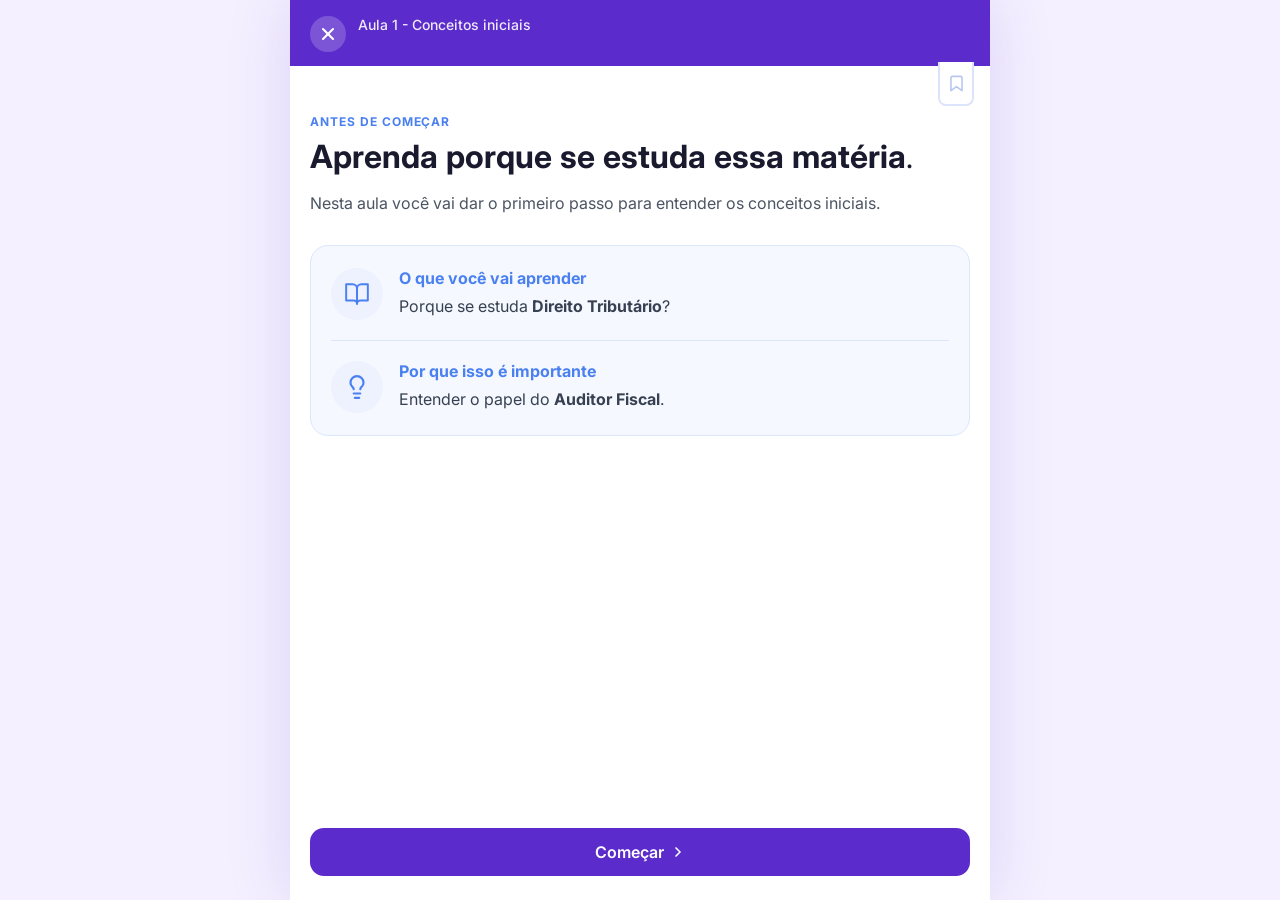
==== commit 712c6553: "Atualização do projeto — 15/10/2026, 21:22:47" ====
--- a/estudo.html
+++ b/estudo.html
@@ -6,8 +6,8 @@
 <title>Minhas Aulas</title>
 <link href="https://fonts.googleapis.com/css2?family=Inter:wght@400;500;600;700&display=swap" rel="stylesheet">
 <link rel="stylesheet" href="css/estudo.css">
-<link rel="icon" href="data:image/svg+xml,%3Csvg%20xmlns%3D%22http%3A%2F%2Fwww.w3.org%2F2000%2Fsvg%22%20viewBox%3D%220%200%2024%2024%22%3E%3Crect%20width%3D%2224%22%20height%3D%2224%22%20rx%3D%226%22%20fill%3D%22%235B2BCB%22%2F%3E%3Cg%20fill%3D%22none%22%20stroke%3D%22%23fff%22%20stroke-width%3D%222.2%22%20stroke-linecap%3D%22round%22%20stroke-linejoin%3D%22round%22%3E%3Cpath%20d%3D%22M22%2010v6M2%2010l10-5%2010%205-10%205z%22%3E%3C%2Fpath%3E%3Cpath%20d%3D%22M6%2012v5c3%203%209%203%2012%200v-5%22%3E%3C%2Fpath%3E%3C%2Fg%3E%3C%2Fsvg%3E">
-<link rel="apple-touch-icon" href="data:image/svg+xml,%3Csvg%20xmlns%3D%22http%3A%2F%2Fwww.w3.org%2F2000%2Fsvg%22%20viewBox%3D%220%200%2024%2024%22%3E%3Crect%20width%3D%2224%22%20height%3D%2224%22%20rx%3D%226%22%20fill%3D%22%235B2BCB%22%2F%3E%3Cg%20fill%3D%22none%22%20stroke%3D%22%23fff%22%20stroke-width%3D%222.2%22%20stroke-linecap%3D%22round%22%20stroke-linejoin%3D%22round%22%3E%3Cpath%20d%3D%22M22%2010v6M2%2010l10-5%2010%205-10%205z%22%3E%3C%2Fpath%3E%3Cpath%20d%3D%22M6%2012v5c3%203%209%203%2012%200v-5%22%3E%3C%2Fpath%3E%3C%2Fg%3E%3C%2Fsvg%3E">
+<link rel="icon" href="data:image/svg+xml,%3Csvg%20xmlns%3D%22http%3A%2F%2Fwww.w3.org%2F2000%2Fsvg%22%20viewBox%3D%220%200%2024%2024%22%3E%3Crect%20width%3D%2224%22%20height%3D%2224%22%20rx%3D%226%22%20fill%3D%22%235B2BCB%22%2F%3E%3Cg%20fill%3D%22none%22%20stroke%3D%22%23fff%22%20stroke-width%3D%222.2%22%20stroke-linecap%3D%22round%22%20stroke-linejoin%3D%22round%22%3E%3Ccircle%20cx%3D%2212%22%20cy%3D%2212%22%20r%3D%2210%22%3E%3C%2Fcircle%3E%3Ccircle%20cx%3D%2212%22%20cy%3D%2212%22%20r%3D%226%22%3E%3C%2Fcircle%3E%3Ccircle%20cx%3D%2212%22%20cy%3D%2212%22%20r%3D%222%22%3E%3C%2Fcircle%3E%3C%2Fg%3E%3C%2Fsvg%3E">
+<link rel="apple-touch-icon" href="data:image/svg+xml,%3Csvg%20xmlns%3D%22http%3A%2F%2Fwww.w3.org%2F2000%2Fsvg%22%20viewBox%3D%220%200%2024%2024%22%3E%3Crect%20width%3D%2224%22%20height%3D%2224%22%20rx%3D%226%22%20fill%3D%22%235B2BCB%22%2F%3E%3Cg%20fill%3D%22none%22%20stroke%3D%22%23fff%22%20stroke-width%3D%222.2%22%20stroke-linecap%3D%22round%22%20stroke-linejoin%3D%22round%22%3E%3Ccircle%20cx%3D%2212%22%20cy%3D%2212%22%20r%3D%2210%22%3E%3C%2Fcircle%3E%3Ccircle%20cx%3D%2212%22%20cy%3D%2212%22%20r%3D%226%22%3E%3C%2Fcircle%3E%3Ccircle%20cx%3D%2212%22%20cy%3D%2212%22%20r%3D%222%22%3E%3C%2Fcircle%3E%3C%2Fg%3E%3C%2Fsvg%3E">
 <link rel="manifest" href="manifest.json">
 <meta name="theme-color" content="#5B2BCB">
 </head>
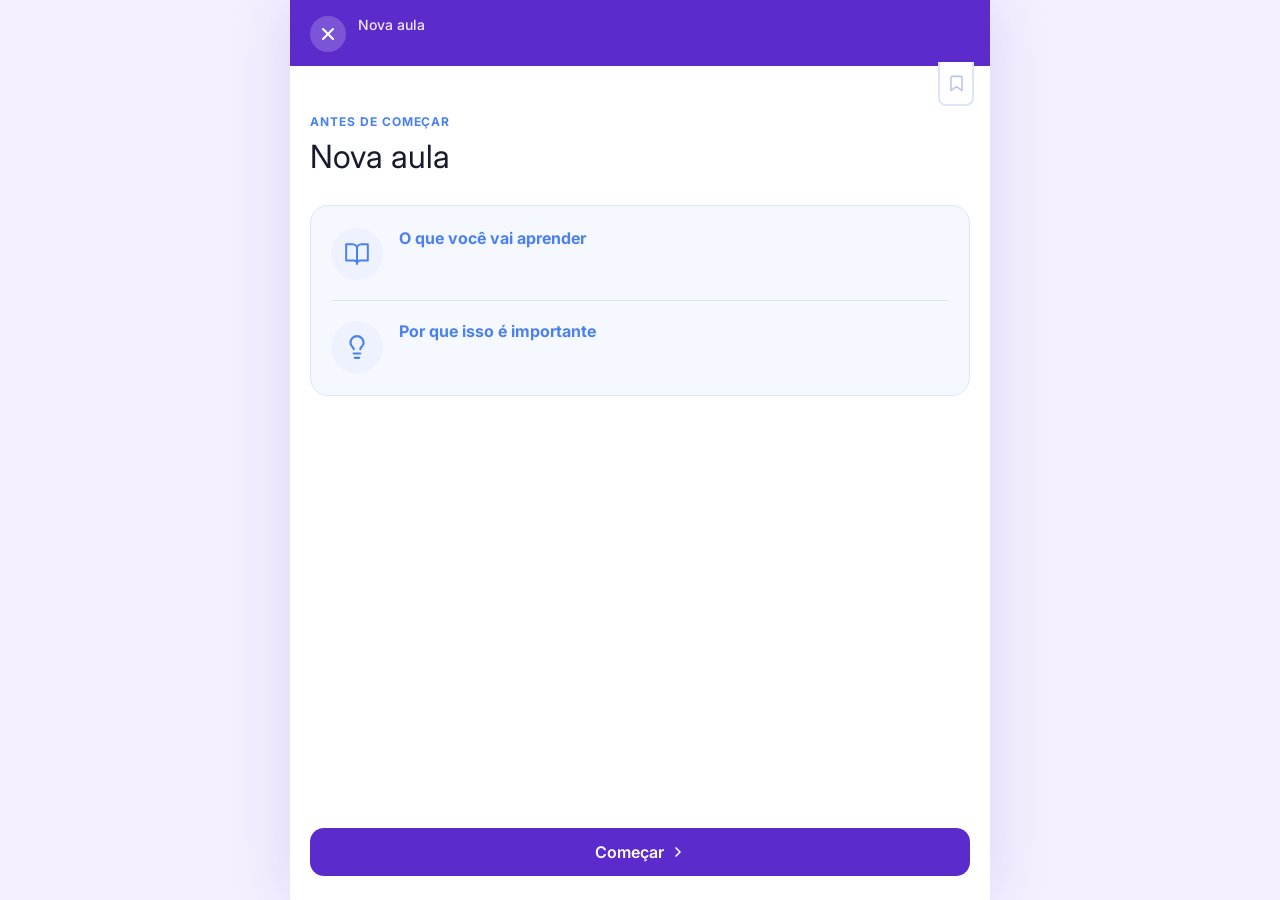
==== commit d4769552: "Atualização do projeto — 18/10/2026, 19:45:04" ====
--- a/estudo.html
+++ b/estudo.html
@@ -6,8 +6,8 @@
 <title>Minhas Aulas</title>
 <link href="https://fonts.googleapis.com/css2?family=Inter:wght@400;500;600;700&display=swap" rel="stylesheet">
 <link rel="stylesheet" href="css/estudo.css">
-<link rel="icon" href="data:image/svg+xml,%3Csvg%20xmlns%3D%22http%3A%2F%2Fwww.w3.org%2F2000%2Fsvg%22%20viewBox%3D%220%200%2024%2024%22%3E%3Crect%20width%3D%2224%22%20height%3D%2224%22%20rx%3D%226%22%20fill%3D%22%235B2BCB%22%2F%3E%3Cg%20fill%3D%22none%22%20stroke%3D%22%23fff%22%20stroke-width%3D%222.2%22%20stroke-linecap%3D%22round%22%20stroke-linejoin%3D%22round%22%3E%3Ccircle%20cx%3D%2212%22%20cy%3D%2212%22%20r%3D%2210%22%3E%3C%2Fcircle%3E%3Ccircle%20cx%3D%2212%22%20cy%3D%2212%22%20r%3D%226%22%3E%3C%2Fcircle%3E%3Ccircle%20cx%3D%2212%22%20cy%3D%2212%22%20r%3D%222%22%3E%3C%2Fcircle%3E%3C%2Fg%3E%3C%2Fsvg%3E">
-<link rel="apple-touch-icon" href="data:image/svg+xml,%3Csvg%20xmlns%3D%22http%3A%2F%2Fwww.w3.org%2F2000%2Fsvg%22%20viewBox%3D%220%200%2024%2024%22%3E%3Crect%20width%3D%2224%22%20height%3D%2224%22%20rx%3D%226%22%20fill%3D%22%235B2BCB%22%2F%3E%3Cg%20fill%3D%22none%22%20stroke%3D%22%23fff%22%20stroke-width%3D%222.2%22%20stroke-linecap%3D%22round%22%20stroke-linejoin%3D%22round%22%3E%3Ccircle%20cx%3D%2212%22%20cy%3D%2212%22%20r%3D%2210%22%3E%3C%2Fcircle%3E%3Ccircle%20cx%3D%2212%22%20cy%3D%2212%22%20r%3D%226%22%3E%3C%2Fcircle%3E%3Ccircle%20cx%3D%2212%22%20cy%3D%2212%22%20r%3D%222%22%3E%3C%2Fcircle%3E%3C%2Fg%3E%3C%2Fsvg%3E">
+<link rel="icon" href="data:image/svg+xml,%3Csvg%20xmlns%3D%22http%3A%2F%2Fwww.w3.org%2F2000%2Fsvg%22%20viewBox%3D%220%200%2024%2024%22%3E%3Crect%20width%3D%2224%22%20height%3D%2224%22%20rx%3D%226%22%20fill%3D%22%235B2BCB%22%2F%3E%3Cg%20fill%3D%22none%22%20stroke%3D%22%23fff%22%20stroke-width%3D%222.2%22%20stroke-linecap%3D%22round%22%20stroke-linejoin%3D%22round%22%3E%3Cpath%20d%3D%22M22%2010v6M2%2010l10-5%2010%205-10%205z%22%3E%3C%2Fpath%3E%3Cpath%20d%3D%22M6%2012v5c3%203%209%203%2012%200v-5%22%3E%3C%2Fpath%3E%3C%2Fg%3E%3C%2Fsvg%3E">
+<link rel="apple-touch-icon" href="data:image/svg+xml,%3Csvg%20xmlns%3D%22http%3A%2F%2Fwww.w3.org%2F2000%2Fsvg%22%20viewBox%3D%220%200%2024%2024%22%3E%3Crect%20width%3D%2224%22%20height%3D%2224%22%20rx%3D%226%22%20fill%3D%22%235B2BCB%22%2F%3E%3Cg%20fill%3D%22none%22%20stroke%3D%22%23fff%22%20stroke-width%3D%222.2%22%20stroke-linecap%3D%22round%22%20stroke-linejoin%3D%22round%22%3E%3Cpath%20d%3D%22M22%2010v6M2%2010l10-5%2010%205-10%205z%22%3E%3C%2Fpath%3E%3Cpath%20d%3D%22M6%2012v5c3%203%209%203%2012%200v-5%22%3E%3C%2Fpath%3E%3C%2Fg%3E%3C%2Fsvg%3E">
 <link rel="manifest" href="manifest.json">
 <meta name="theme-color" content="#5B2BCB">
 </head>
--- a/css/estudo.css
+++ b/css/estudo.css
@@ -1343,6 +1343,66 @@
   background: var(--cor-clara, #f0eaff); font-size: 12.5px; font-weight: 600; color: #202033;
   white-space: pre-line; box-shadow: 0 6px 16px rgba(87,36,214,0.25);
 }
+
+/* MAPA CONCEITUAL PROGRESSIVO — cartão explicativo fixo no topo + árvore de nós que cresce a
+   cada "Próximo" (ver mostrarMapaConceitual/posicionarNosMapaConceitual em estudo.mjs). Os
+   nós de TODAS as etapas já existem no DOM desde o início, nas posições finais calculadas
+   pela árvore completa — por isso nunca mudam de lugar; só a aparência muda entre "revelado"
+   e "fantasma" (contorno tracejado, sem o texto de verdade — mesma ideia do mock de
+   referência). O mapa rola nos dois eixos quando não cabe (overflow: auto). */
+.mc-cartao { background: #F1EBFF; border-radius: 18px; padding: 16px 18px; margin-bottom: 18px; }
+.mc-cartao-contagem { font-size: 11.5px; font-weight: 800; letter-spacing: .03em; text-transform: uppercase; color: #5724D6; }
+.mc-cartao-cabecalho { display: flex; align-items: center; gap: 10px; margin-top: 6px; }
+.mc-cartao-icone {
+  width: 34px; height: 34px; border-radius: 50%; background: #5724D6; flex-shrink: 0;
+  display: flex; align-items: center; justify-content: center;
+}
+.mc-cartao-icone svg * { stroke: #fff !important; fill: #fff !important; }
+.mc-cartao-titulo { font-size: 16px; font-weight: 700; color: #202033; }
+.mc-cartao-texto { font-size: 13.5px; color: #4b4b5a; line-height: 1.5; margin: 8px 0 0; }
+.mc-cartao-texto strong { font-weight: 800; }
+
+.mc-mapa-scroll { overflow: auto; border-radius: 14px; border: 1px solid var(--cor-borda-clara, #e9dffb); -webkit-overflow-scrolling: touch; max-height: 56vh; }
+.mc-mapa { position: relative; min-width: 100%; min-height: 240px; }
+.mc-linhas { position: absolute; inset: 0; pointer-events: none; z-index: 1; overflow: visible; }
+.mc-linha { fill: none; stroke-width: 2.2; stroke-linecap: round; }
+.mc-linha-fantasma { stroke-dasharray: 5 5; opacity: 0.6; }
+
+.mc-no {
+  position: absolute; z-index: 2; transform: translate(-50%, 0); width: 128px;
+  box-sizing: border-box; border-radius: 14px; padding: 10px 12px; text-align: center;
+  display: flex; flex-direction: column; align-items: center; gap: 6px;
+  background: var(--mc-cor, #F1EBFF); border: 1.5px solid transparent;
+  box-shadow: 0 2px 8px rgba(0,0,0,0.05);
+  transition: opacity .3s ease, transform .3s ease, border-color .3s ease, box-shadow .3s ease;
+  opacity: 0; transform: translate(-50%, 6px) scale(0.92);
+}
+.mc-no.mc-revelado, .mc-no.mc-fantasma { opacity: 1; transform: translate(-50%, 0) scale(1); }
+.mc-no.mc-fantasma {
+  background: transparent; border: 1.5px dashed #d8cff2; opacity: 0.6; box-shadow: none;
+}
+.mc-no.mc-fantasma .mc-no-icone { visibility: hidden; }
+.mc-no.mc-fantasma .mc-no-texto { color: #9a8ec9; font-weight: 500; font-style: italic; }
+.mc-no-raiz {
+  width: 180px; background: #5724D6 !important; border-color: #5724D6 !important;
+  box-shadow: 0 6px 16px rgba(87,36,214,0.3);
+}
+.mc-no-raiz .mc-no-texto { color: #fff; font-weight: 800; letter-spacing: .02em; text-transform: uppercase; font-size: 13px; }
+.mc-no-icone {
+  width: 26px; height: 26px; border-radius: 50%; background: rgba(255,255,255,0.7); flex-shrink: 0;
+  display: flex; align-items: center; justify-content: center;
+}
+.mc-no-raiz .mc-no-icone { background: rgba(255,255,255,0.22); }
+.mc-no-icone svg * { stroke: #5724D6 !important; }
+.mc-no-raiz .mc-no-icone svg * { stroke: #fff !important; }
+.mc-no-texto { font-size: 12.5px; font-weight: 700; color: #202033; line-height: 1.3; }
+
+@keyframes mc-destaque-entrada {
+  0%   { box-shadow: 0 0 0 0 rgba(87,36,214,0.55); }
+  70%  { box-shadow: 0 0 0 10px rgba(87,36,214,0); }
+  100% { box-shadow: 0 2px 8px rgba(0,0,0,0.05); }
+}
+.mc-no.mc-entrando { animation: mc-destaque-entrada 1.1s ease-out; border-color: #5724D6; }
 
 /* TELA DE IDENTIFICAÇÃO */
 .idf-card {
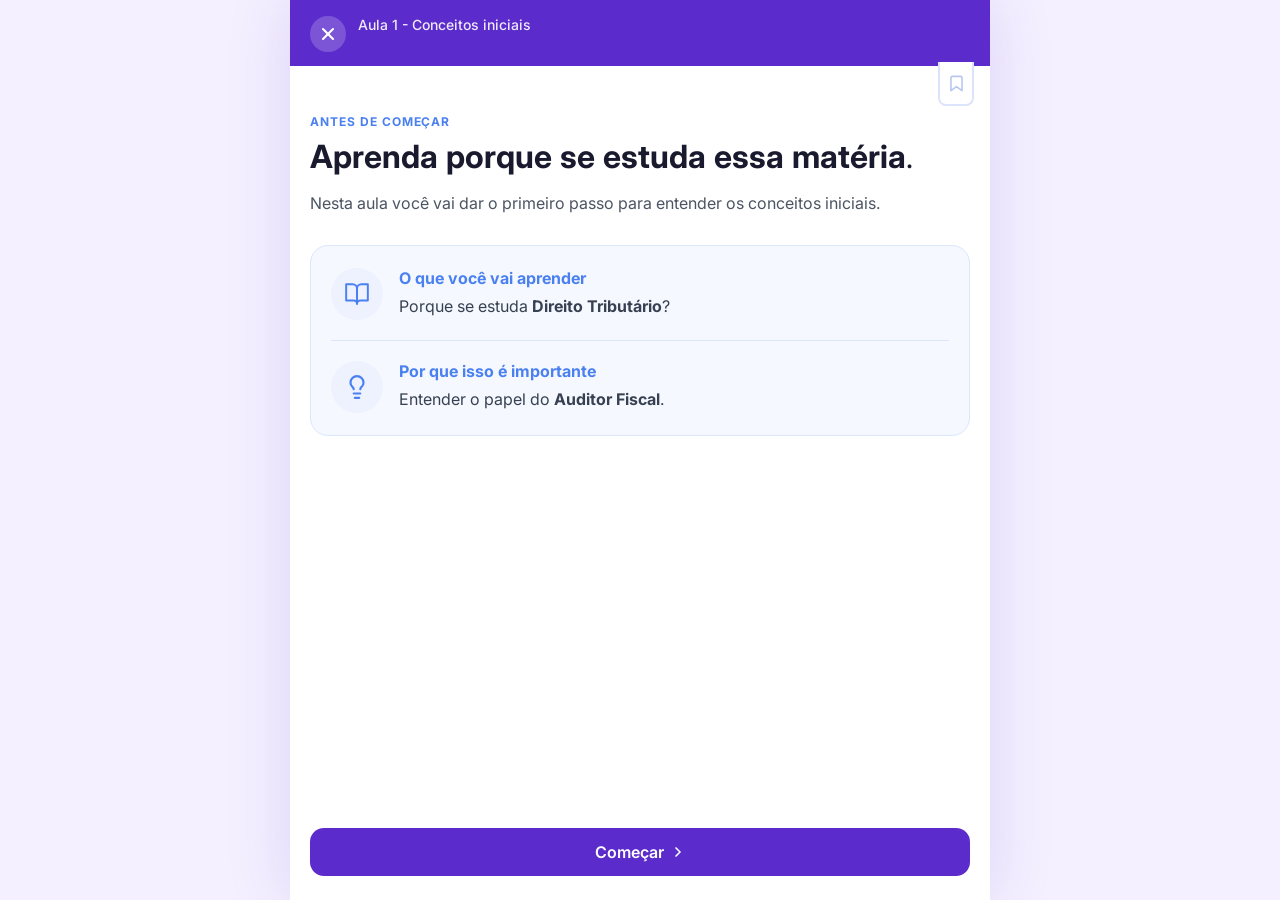
==== commit 9df418dc: "Atualização do projeto — 23/11/2026, 20:06:07" ====
--- a/estudo.html
+++ b/estudo.html
@@ -3,11 +3,11 @@
 <head>
 <meta charset="UTF-8">
 <meta name="viewport" content="width=device-width, initial-scale=1.0, viewport-fit=cover">
-<title>Minhas Aulas</title>
+<title>Auditor</title>
 <link href="https://fonts.googleapis.com/css2?family=Inter:wght@400;500;600;700&display=swap" rel="stylesheet">
 <link rel="stylesheet" href="css/estudo.css">
-<link rel="icon" href="data:image/svg+xml,%3Csvg%20xmlns%3D%22http%3A%2F%2Fwww.w3.org%2F2000%2Fsvg%22%20viewBox%3D%220%200%2024%2024%22%3E%3Crect%20width%3D%2224%22%20height%3D%2224%22%20rx%3D%226%22%20fill%3D%22%235B2BCB%22%2F%3E%3Cg%20fill%3D%22none%22%20stroke%3D%22%23fff%22%20stroke-width%3D%222.2%22%20stroke-linecap%3D%22round%22%20stroke-linejoin%3D%22round%22%3E%3Cpath%20d%3D%22M22%2010v6M2%2010l10-5%2010%205-10%205z%22%3E%3C%2Fpath%3E%3Cpath%20d%3D%22M6%2012v5c3%203%209%203%2012%200v-5%22%3E%3C%2Fpath%3E%3C%2Fg%3E%3C%2Fsvg%3E">
-<link rel="apple-touch-icon" href="data:image/svg+xml,%3Csvg%20xmlns%3D%22http%3A%2F%2Fwww.w3.org%2F2000%2Fsvg%22%20viewBox%3D%220%200%2024%2024%22%3E%3Crect%20width%3D%2224%22%20height%3D%2224%22%20rx%3D%226%22%20fill%3D%22%235B2BCB%22%2F%3E%3Cg%20fill%3D%22none%22%20stroke%3D%22%23fff%22%20stroke-width%3D%222.2%22%20stroke-linecap%3D%22round%22%20stroke-linejoin%3D%22round%22%3E%3Cpath%20d%3D%22M22%2010v6M2%2010l10-5%2010%205-10%205z%22%3E%3C%2Fpath%3E%3Cpath%20d%3D%22M6%2012v5c3%203%209%203%2012%200v-5%22%3E%3C%2Fpath%3E%3C%2Fg%3E%3C%2Fsvg%3E">
+<link rel="icon" href="data:image/svg+xml,%3Csvg%20xmlns%3D%22http%3A%2F%2Fwww.w3.org%2F2000%2Fsvg%22%20viewBox%3D%220%200%2024%2024%22%3E%3Crect%20width%3D%2224%22%20height%3D%2224%22%20rx%3D%226%22%20fill%3D%22%235B2BCB%22%2F%3E%3Cg%20fill%3D%22none%22%20stroke%3D%22%23fff%22%20stroke-width%3D%222.2%22%20stroke-linecap%3D%22round%22%20stroke-linejoin%3D%22round%22%3E%3Ccircle%20cx%3D%2212%22%20cy%3D%2212%22%20r%3D%2210%22%3E%3C%2Fcircle%3E%3Ccircle%20cx%3D%2212%22%20cy%3D%2212%22%20r%3D%226%22%3E%3C%2Fcircle%3E%3Ccircle%20cx%3D%2212%22%20cy%3D%2212%22%20r%3D%222%22%3E%3C%2Fcircle%3E%3C%2Fg%3E%3C%2Fsvg%3E">
+<link rel="apple-touch-icon" href="data:image/svg+xml,%3Csvg%20xmlns%3D%22http%3A%2F%2Fwww.w3.org%2F2000%2Fsvg%22%20viewBox%3D%220%200%2024%2024%22%3E%3Crect%20width%3D%2224%22%20height%3D%2224%22%20rx%3D%226%22%20fill%3D%22%235B2BCB%22%2F%3E%3Cg%20fill%3D%22none%22%20stroke%3D%22%23fff%22%20stroke-width%3D%222.2%22%20stroke-linecap%3D%22round%22%20stroke-linejoin%3D%22round%22%3E%3Ccircle%20cx%3D%2212%22%20cy%3D%2212%22%20r%3D%2210%22%3E%3C%2Fcircle%3E%3Ccircle%20cx%3D%2212%22%20cy%3D%2212%22%20r%3D%226%22%3E%3C%2Fcircle%3E%3Ccircle%20cx%3D%2212%22%20cy%3D%2212%22%20r%3D%222%22%3E%3C%2Fcircle%3E%3C%2Fg%3E%3C%2Fsvg%3E">
 <link rel="manifest" href="manifest.json">
 <meta name="theme-color" content="#5B2BCB">
 </head>
